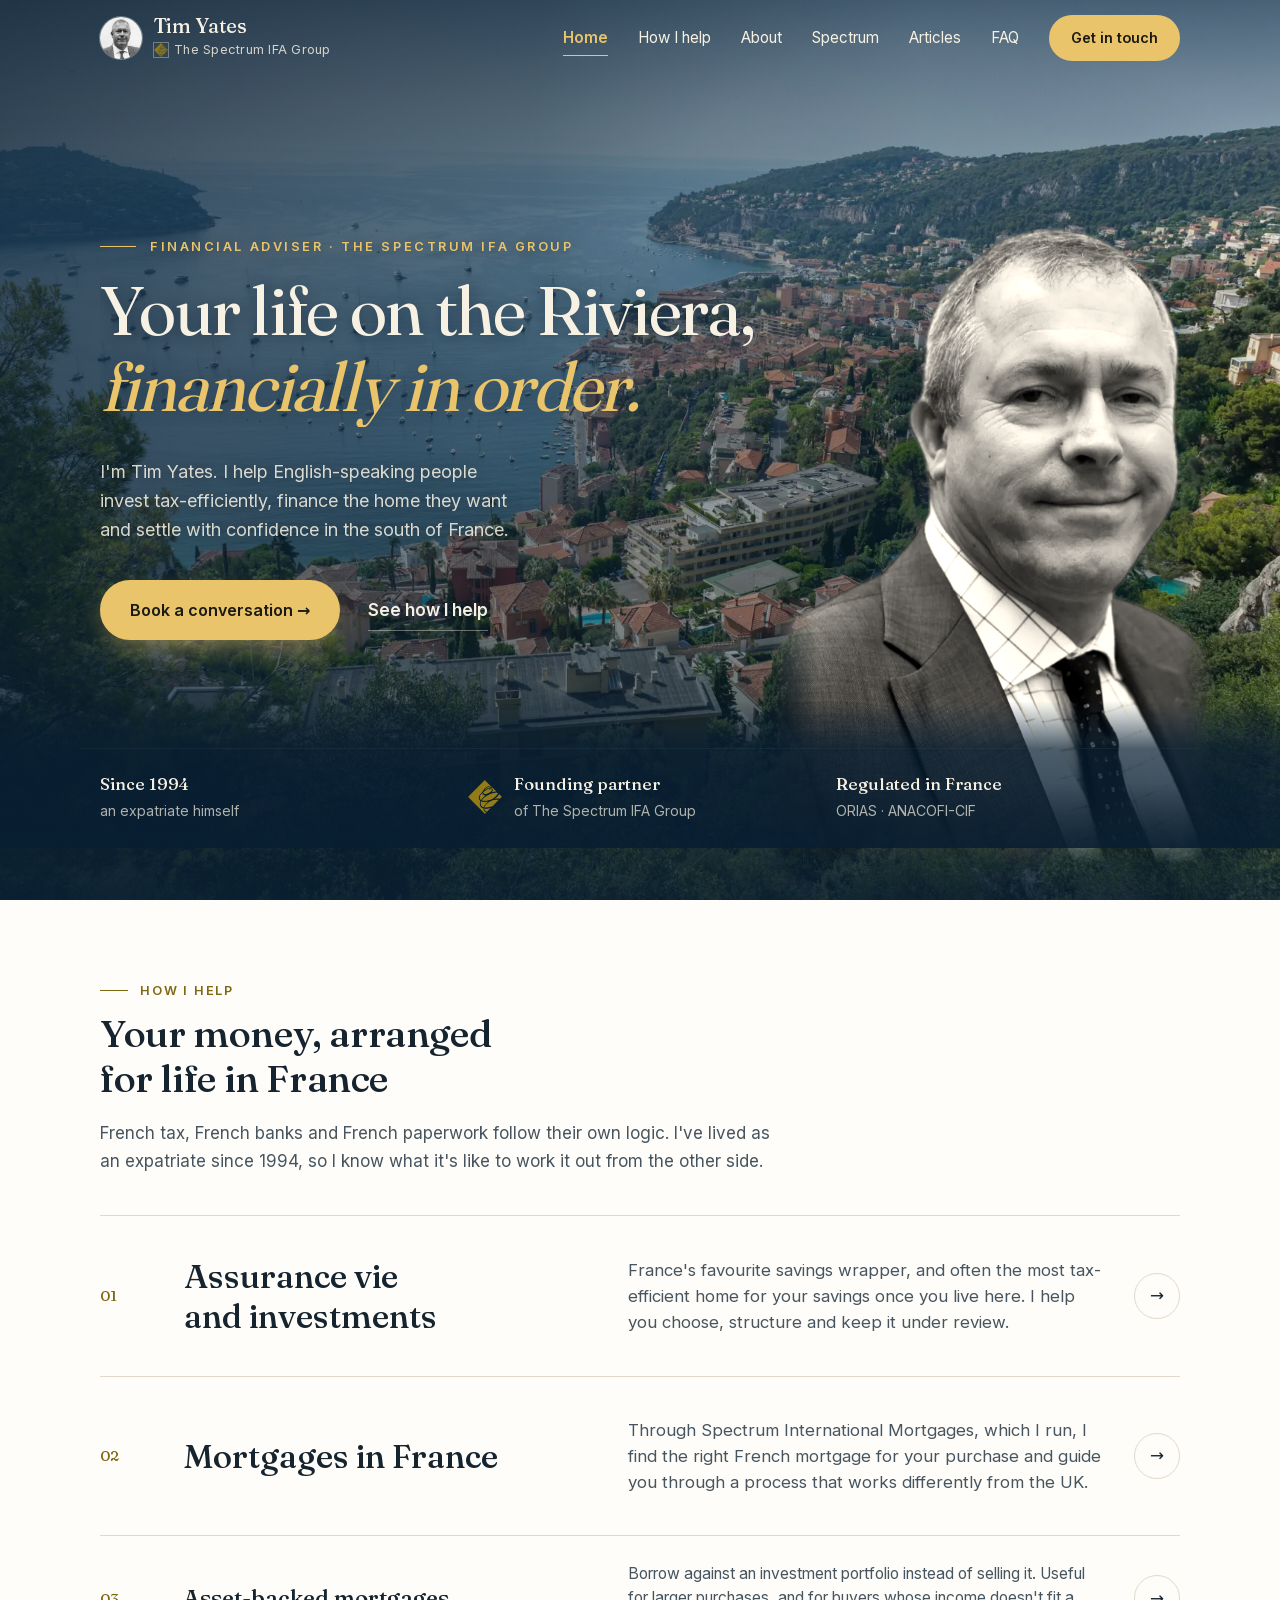
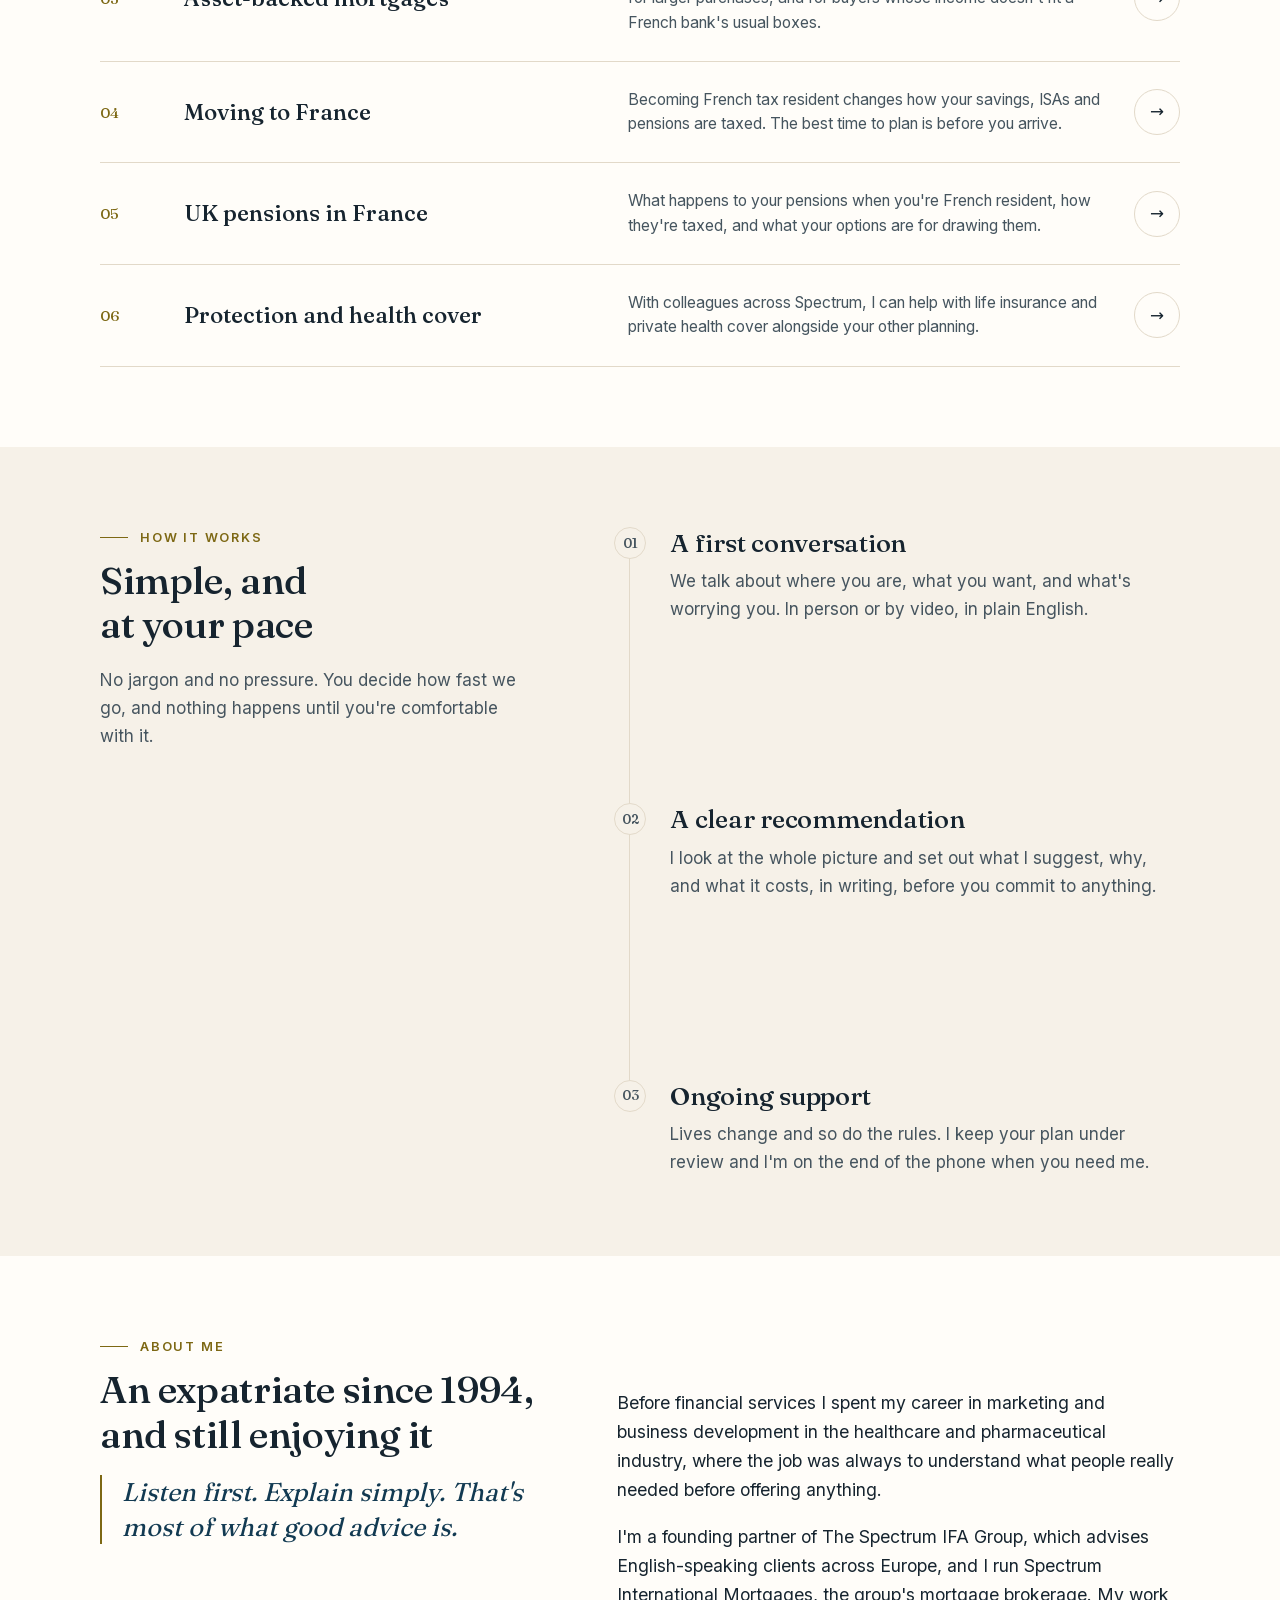
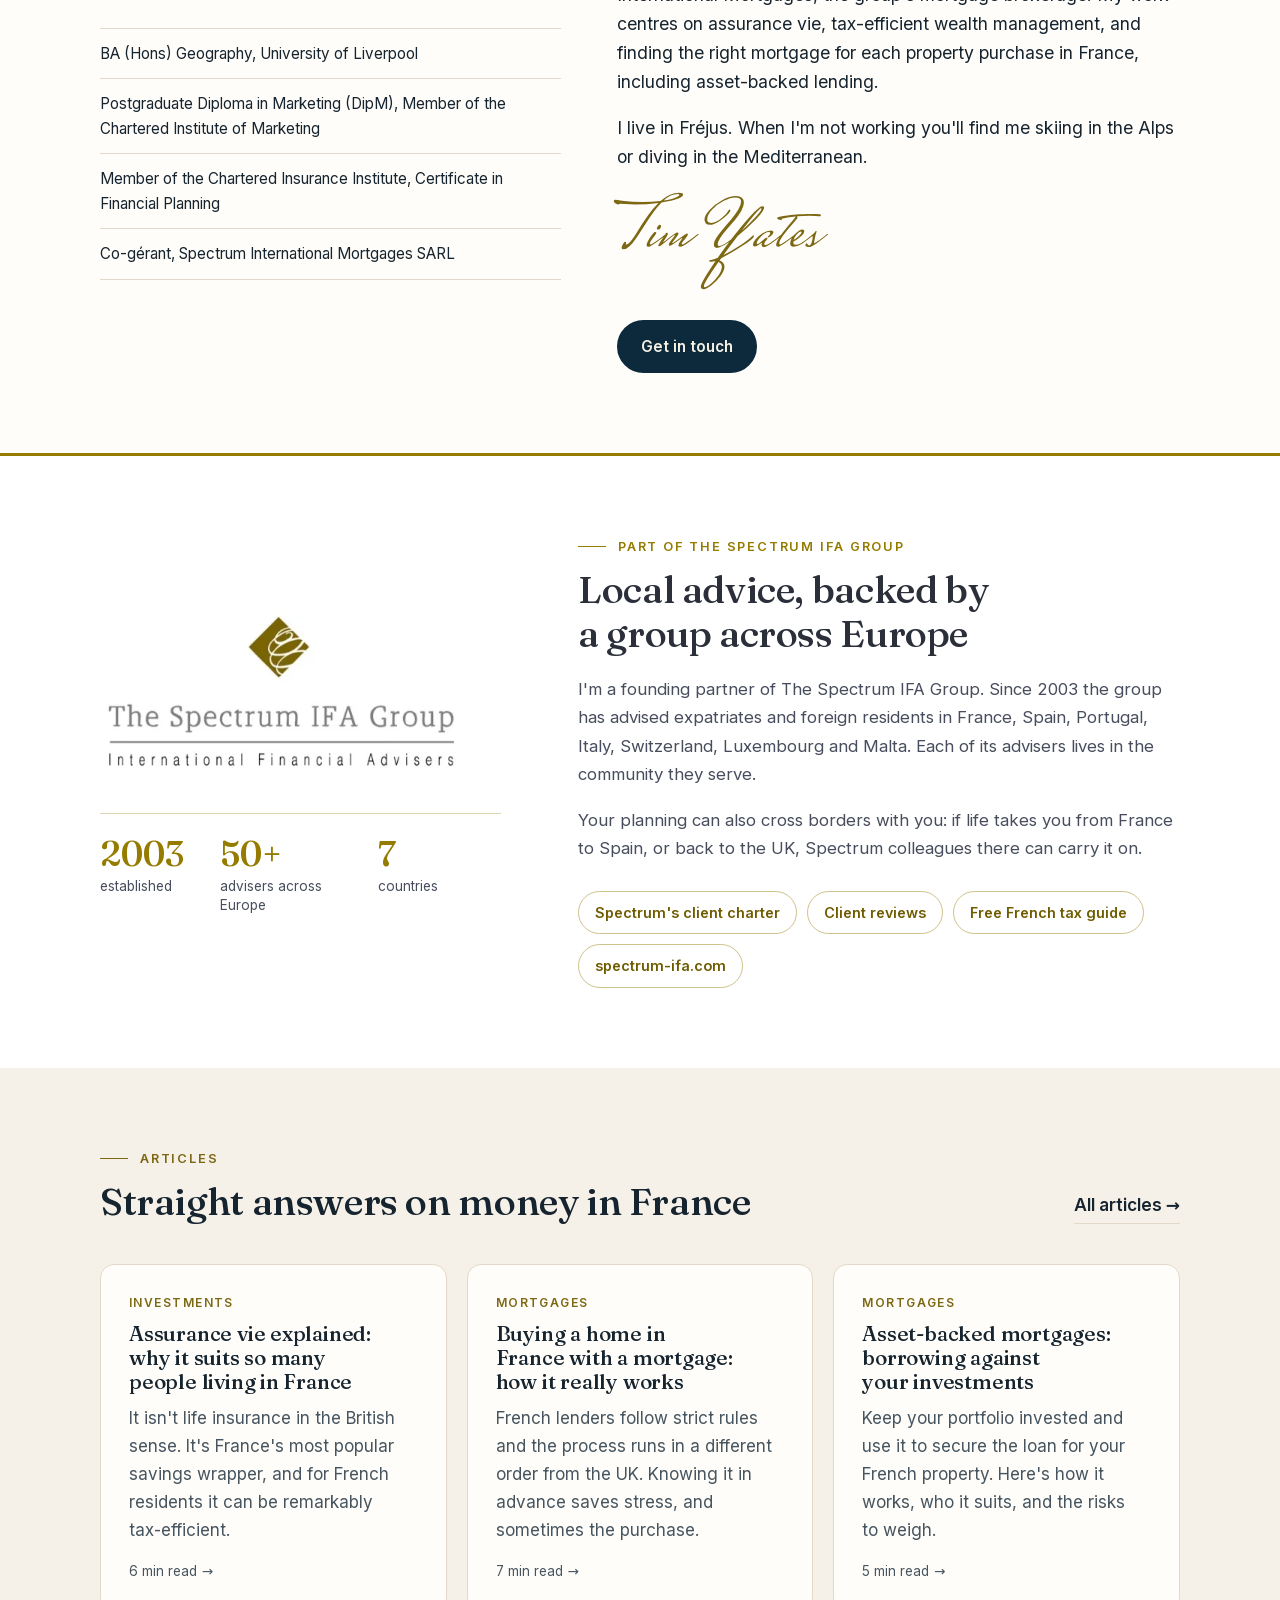
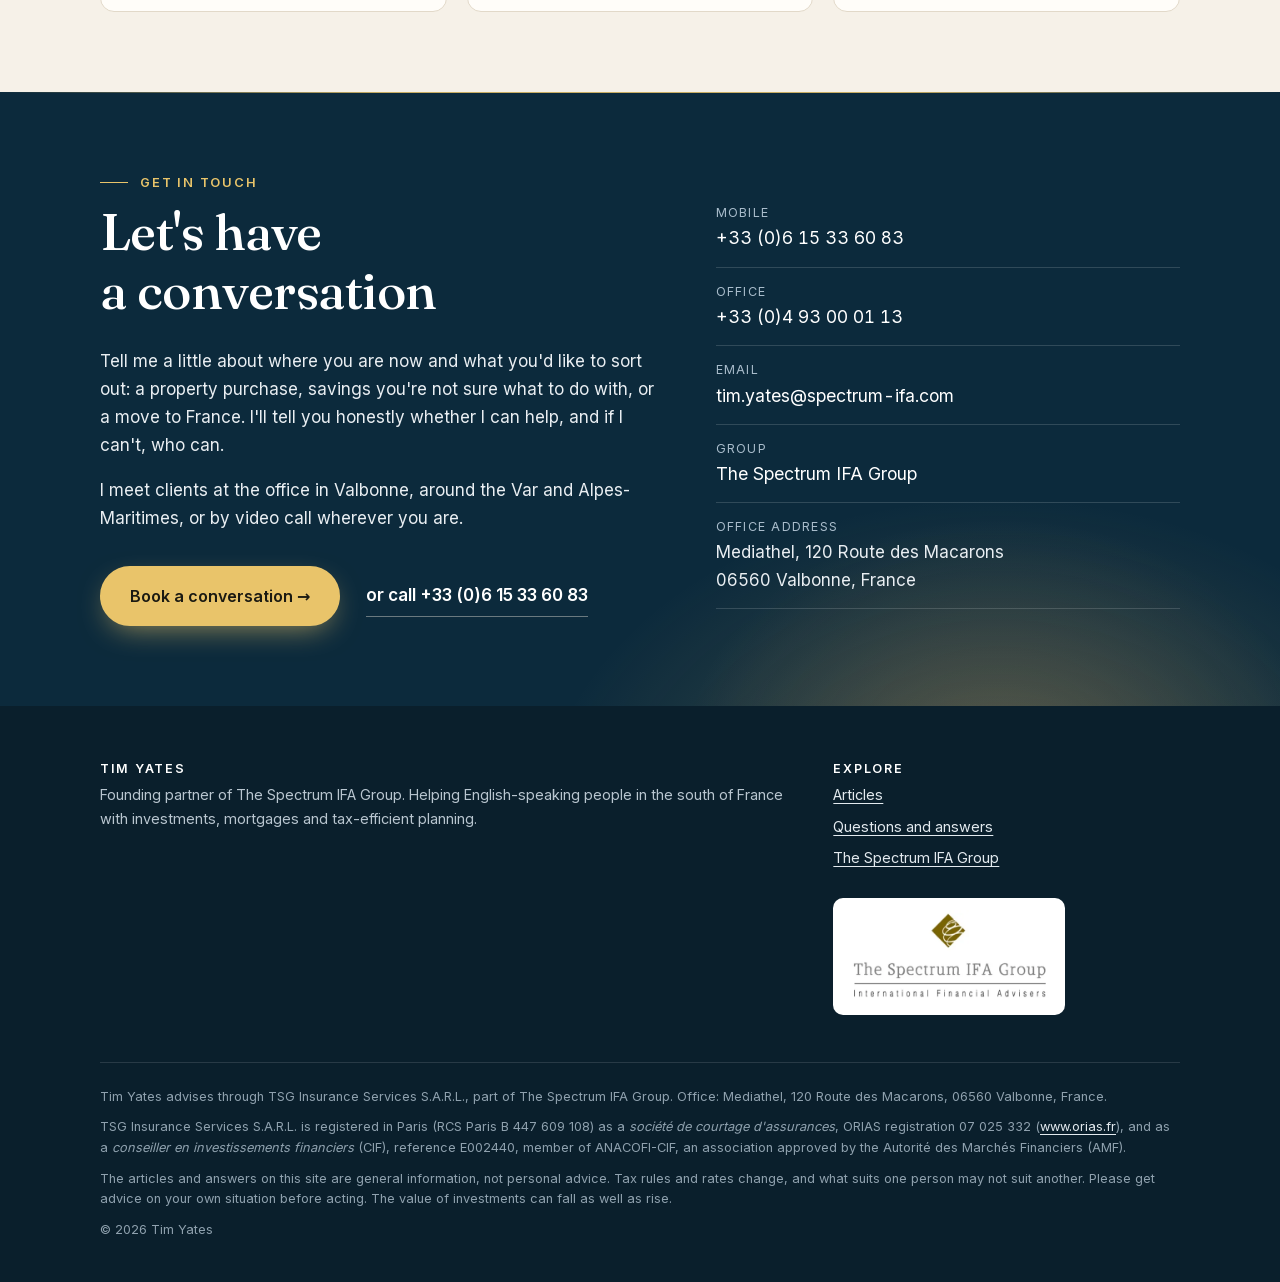
==== index.html @ 0fe9f433 "Gold sweep on desktop only; phones keep plain gold PageSpeed's phone test counted the repainting swe" ====
<!doctype html>
<html lang="en-GB">
<head>
<meta charset="utf-8">
<meta name="viewport" content="width=device-width, initial-scale=1">
<title>Tim Yates | Financial adviser on the Côte d&#x27;Azur</title>
<meta name="description" content="Tim Yates helps English-speaking people in the south of France with assurance vie, tax-efficient investments, French mortgages and planning a move to France.">
<link rel="canonical" href="https://timyates.vercel.app/">
<meta property="og:type" content="website">
<meta property="og:title" content="Tim Yates | Financial adviser on the Côte d&#x27;Azur">
<meta property="og:description" content="Tim Yates helps English-speaking people in the south of France with assurance vie, tax-efficient investments, French mortgages and planning a move to France.">
<meta property="og:url" content="https://timyates.vercel.app/">
<meta property="og:image" content="https://timyates.vercel.app/assets/tim-yates.jpg">
<meta name="theme-color" content="#0c2a3c">
<link rel="icon" href="/assets/favicon.svg?v=3cebce56" type="image/svg+xml">
<link rel="apple-touch-icon" href="/assets/apple-touch-icon.jpg?v=2c7b6490">
<script>document.documentElement.classList.add("js")</script>
<link rel="preload" as="font" href="/assets/fonts/fraunces-latin.woff2?v=175f6e93" type="font/woff2" crossorigin>
<link rel="preload" as="font" href="/assets/fonts/inter-latin.woff2?v=1dc044f4" type="font/woff2" crossorigin>
<link rel="stylesheet" href="/assets/styles.css?v=6f65f240">
<link rel="preload" as="image" href="/assets/tim-cutout.webp?v=4c73bbf4" imagesrcset="/assets/tim-cutout-sm.webp?v=6df15df6 600w, /assets/tim-cutout.webp?v=4c73bbf4 1040w" imagesizes="(min-width: 901px) 520px, 300px" type="image/webp">
<link rel="preload" as="image" href="/assets/riviera.webp?v=29c4f369" type="image/webp" media="(min-width: 901px)">
<link rel="preload" as="image" href="/assets/riviera-sm.webp?v=03535b58" type="image/webp" media="(max-width: 900px)">
<script type="application/ld+json">{"@context": "https://schema.org", "@type": "Person", "name": "Tim Yates", "jobTitle": "Financial adviser", "worksFor": {"@type": "Organization", "name": "The Spectrum IFA Group", "url": "https://spectrum-ifa.com/"}, "email": "tim.yates@spectrum-ifa.com", "telephone": "+33615336083", "address": {"@type": "PostalAddress", "streetAddress": "Mediathel, 120 Route des Macarons", "postalCode": "06560", "addressLocality": "Valbonne", "addressCountry": "FR"}, "alumniOf": "University of Liverpool"}</script>
</head>
<body class="dark-top">
<a class="skip" href="#main">Skip to content</a>
<header class="site-header">
  <div class="wrap">
    <a class="brand" href="/" aria-label="Tim Yates, The Spectrum IFA Group, home">
      <img src="/assets/tim-avatar.jpg?v=43119e0e" alt="" width="40" height="40">
      <div><strong>Tim Yates</strong><span class="brand-group"><img src="/assets/spectrum-mark.webp?v=8ff3d7af" alt="" width="14" height="14">The Spectrum IFA Group</span></div>
    </a>
    <button class="menu-toggle" aria-expanded="false" aria-controls="nav" aria-label="Open menu"><span class="burger" aria-hidden="true"><span></span></span></button>
    <nav class="nav" id="nav" aria-label="Main">
      <a href="/" aria-current="page" style="--i:0">Home</a> <a href="/#services" style="--i:1">How I help</a> <a href="/#about" style="--i:2">About</a> <a href="/#spectrum" style="--i:3">Spectrum</a> <a href="/blog/" style="--i:4">Articles</a> <a href="/faq/" style="--i:5">FAQ</a> <a class="btn" href="/#contact" style="--i:6">Get in touch</a>
    </nav>
  </div>
</header>
<main id="main">
<section class="hero" aria-labelledby="hero-title">
  <div class="scene" aria-hidden="true">
    <div class="sky"></div>
    <div class="sun"><span></span></div>
    <svg class="ridge far" viewBox="0 0 1440 140" preserveAspectRatio="none"><path d="M0 140V96l70-10 60-22 50 12 70-30 60 18 80-26 70 22 90-6 90 18 100-14 90-24 70 14 80-20 90 26 110 10 160 18v54z"/></svg>
    <svg class="ridge near" viewBox="0 0 1440 140" preserveAspectRatio="none"><path d="M0 140V82l48-6 42-30 34 16 46-40 40 28 52-34 44 30 60-12 58 30 72-6 66 22 90 8 120 16 160 4 200 6 308-2v54z"/></svg>
    <div class="sea"><div class="glitter"></div></div>
    <div class="horizon"></div>
    <div class="grain"></div>
  </div>
  <div class="wrap hero-grid">
    <div class="hero-copy">
      <p class="hero-eyebrow">Financial adviser · The Spectrum IFA Group</p>
      <h1 id="hero-title"><span class="line"><span>Your life on the Riviera,</span></span> <span class="line"><span><em>financially in order.</em></span></span></h1>
      <p class="hero-lead">I'm Tim Yates. I help English-speaking people invest tax-efficiently, finance the home they want and settle with confidence in the south of France.</p>
      <div class="hero-cta">
        <a class="btn btn-sun" href="#contact">Book a conversation <span aria-hidden="true">→</span></a>
        <a class="hero-link" href="#services">See how I help</a>
      </div>
    </div>
    <figure class="portrait">
      <div class="portrait-glow" aria-hidden="true"></div>
      <img class="portrait-img" src="/assets/tim-cutout.webp?v=4c73bbf4" srcset="/assets/tim-cutout-sm.webp?v=6df15df6 600w, /assets/tim-cutout.webp?v=4c73bbf4 1040w" sizes="(min-width: 901px) 520px, 300px" alt="Portrait of Tim Yates" width="1040" height="1560" fetchpriority="high">
    </figure>
  </div>
  <ul class="hero-proof wrap">
    <li><strong>Since 1994</strong> an expatriate himself</li>
    <li class="proof-spectrum"><img src="/assets/spectrum-mark.webp?v=8ff3d7af" alt="" width="34" height="34"><span><strong>Founding partner</strong> of The Spectrum IFA Group</span></li>
    <li><strong>Regulated in France</strong> ORIAS · ANACOFI-CIF</li>
  </ul>
</section>
<section id="services">
  <div class="wrap">
    <div class="section-head" data-reveal="head">
      <p class="eyebrow">How I help</p>
      <h2>Your money, arranged for life in France</h2>
      <p class="muted">French tax, French banks and French paperwork follow their own logic. I've lived as an expatriate since 1994, so I know what it's like to work it out from the other side.</p>
    </div>
    <ol class="svc" data-reveal="stagger">
<li class="svc-item svc-lead"><a href="/blog/assurance-vie-explained/"><span class="svc-num">01</span><span class="svc-title">Assurance vie and investments</span><span class="svc-desc">France&#x27;s favourite savings wrapper, and often the most tax-efficient home for your savings once you live here. I help you choose, structure and keep it under review.</span><span class="svc-arrow" aria-hidden="true">→</span></a></li>
<li class="svc-item svc-lead"><a href="/blog/buying-a-home-in-france-with-a-mortgage/"><span class="svc-num">02</span><span class="svc-title">Mortgages in France</span><span class="svc-desc">Through Spectrum International Mortgages, which I run, I find the right French mortgage for your purchase and guide you through a process that works differently from the UK.</span><span class="svc-arrow" aria-hidden="true">→</span></a></li>
<li class="svc-item"><a href="/blog/asset-backed-mortgages/"><span class="svc-num">03</span><span class="svc-title">Asset-backed mortgages</span><span class="svc-desc">Borrow against an investment portfolio instead of selling it. Useful for larger purchases, and for buyers whose income doesn&#x27;t fit a French bank&#x27;s usual boxes.</span><span class="svc-arrow" aria-hidden="true">→</span></a></li>
<li class="svc-item"><a href="/blog/moving-to-france-money-checklist/"><span class="svc-num">04</span><span class="svc-title">Moving to France</span><span class="svc-desc">Becoming French tax resident changes how your savings, ISAs and pensions are taxed. The best time to plan is before you arrive.</span><span class="svc-arrow" aria-hidden="true">→</span></a></li>
<li class="svc-item"><a href="/faq/#pensions"><span class="svc-num">05</span><span class="svc-title">UK pensions in France</span><span class="svc-desc">What happens to your pensions when you&#x27;re French resident, how they&#x27;re taxed, and what your options are for drawing them.</span><span class="svc-arrow" aria-hidden="true">→</span></a></li>
<li class="svc-item"><a href="/faq/#insurance"><span class="svc-num">06</span><span class="svc-title">Protection and health cover</span><span class="svc-desc">With colleagues across Spectrum, I can help with life insurance and private health cover alongside your other planning.</span><span class="svc-arrow" aria-hidden="true">→</span></a></li>
    </ol>
  </div>
</section>
<section class="alt process">
  <div class="wrap process-grid">
    <div class="process-head" data-reveal="head">
      <p class="eyebrow">How it works</p>
      <h2>Simple, and at your pace</h2>
      <p class="muted">No jargon and no pressure. You decide how fast we go, and nothing happens until you're comfortable with it.</p>
    </div>
    <ol class="steps" data-steps>
      <li data-reveal="up"><h3>A first conversation</h3><p>We talk about where you are, what you want, and what's worrying you. In person or by video, in plain English.</p></li>
      <li data-reveal="up"><h3>A clear recommendation</h3><p>I look at the whole picture and set out what I suggest, why, and what it costs, in writing, before you commit to anything.</p></li>
      <li data-reveal="up"><h3>Ongoing support</h3><p>Lives change and so do the rules. I keep your plan under review and I'm on the end of the phone when you need me.</p></li>
    </ol>
  </div>
</section>
<section id="about">
  <div class="wrap about">
    <div data-reveal="head">
      <p class="eyebrow">About me</p>
      <h2>An expatriate since 1994, and still enjoying it</h2>
      <blockquote class="pull">Listen first. Explain simply. That's most of what good advice is.</blockquote>
    </div>
    <div class="about-creds" data-reveal="up">
      <ul class="creds">
        <li>BA (Hons) Geography, University of Liverpool</li>
        <li>Postgraduate Diploma in Marketing (DipM), Member of the Chartered Institute of Marketing</li>
        <li>Member of the Chartered Insurance Institute, Certificate in Financial Planning</li>
        <li>Co-gérant, Spectrum International Mortgages SARL</li>
      </ul>
    </div>
    <div class="about-text" data-reveal="up" style="--d:160ms">
      <p>Before financial services I spent my career in marketing and business development in the healthcare and pharmaceutical industry, where the job was always to understand what people really needed before offering anything.</p>
      <p>I'm a founding partner of The Spectrum IFA Group, which advises English-speaking clients across Europe, and I run Spectrum International Mortgages, the group's mortgage brokerage. My work centres on assurance vie, tax-efficient wealth management, and finding the right mortgage for each property purchase in France, including asset-backed lending.</p>
      <p>I live in Fréjus. When I'm not working you'll find me skiing in the Alps or diving in the Mediterranean.</p>
      <svg class="signature" role="img" aria-label="Tim Yates" focusable="false" viewBox="0 0 315 146"><path fill="currentColor" d="M34.9 20.7L34.9 20.7L12.7 19.6Q12.5 19.6 11.8 20.2Q11.1 20.8 10.6 20.8Q10.1 20.8 9.9 20.7L9.9 20.7Q4.0 18.6 4.0 15.6L4.0 15.6Q4.0 14.1 5.7 14.1L5.7 14.1Q6.7 14.1 18.7 15.7Q30.6 17.2 44.4 17.2Q58.2 17.2 70.9 15.7L70.9 15.7Q84.4 4 97.7 4L97.7 4Q103.2 4 103.2 6.6L103.2 6.6Q103.2 13.4 72.4 17.9L72.4 17.9Q62.2 28.1 47.7 51.2L47.7 51.2Q42.3 59.7 37 67.6L37 67.6Q25.3 85.0 17.9 85.0L17.9 85.0Q15.2 85.0 15.2 82.7Q15.2 80.3 17.2 77.2L17.2 77.2Q19.1 74.2 20.2 74.2L20.2 74.2Q20.3 74.2 20.3 74.2L20.3 74.2Q21.6 74.2 21.6 75.7L21.6 75.7L21.2 77.6Q21.2 78.1 21.6 78.1L21.6 78.1Q26.9 78.1 39.6 56.5L39.6 56.5Q44.7 47.8 52.6 36.7Q60.5 25.6 67.9 18.5L67.9 18.5Q50.6 20.7 34.9 20.7ZM95.3 5.9L95.3 5.9Q85.7 5.9 75.4 15.1L75.4 15.1Q82.8 14 88.2 12.4Q93.5 10.8 95.7 9.4Q97.9 8 97.9 7.0Q97.9 5.9 95.3 5.9ZM69.8 49.9Q70.7 49.9 71.3 50.5Q71.8 51.1 71.8 52.2Q71.8 53.3 70.3 55.0Q68.8 56.7 67.7 56.7Q66.6 56.7 66.1 56.1Q65.6 55.4 65.6 54.6Q65.6 53.7 67.2 51.8Q68.8 49.9 69.8 49.9ZM75.8 65.2L78 63.4Q78.8 62.9 79.3 62.9Q79.7 62.9 79.7 63.5L79.7 63.5L79.7 63.8Q80.1 63.8 74.4 68.2Q68.6 72.6 62.1 77.0Q55.5 81.4 53.8 81.4L53.8 81.4Q50.9 81.4 50.9 79.0L50.9 79.0Q50.9 76.1 55.9 68.1Q60.9 60.0 63.2 60.0L63.2 60.0Q64.9 60.0 64.9 61.3Q64.9 62.6 60.3 68.4Q55.7 74.2 55.7 76.7L55.7 76.7Q55.7 78.1 56.8 78.1Q57.8 78.1 62.0 75.3L62.0 75.3Q69.5 70.3 75.8 65.2L75.8 65.2ZM78.3 62.7L78.3 62.7L78.1 61.6Q78.1 61.1 80.2 61.1L80.2 61.1Q81.4 61.1 81.4 62.6Q81.4 64.1 78.0 69.3Q74.5 74.4 74.5 74.6Q74.5 74.8 74.9 74.8Q75.3 74.8 84.2 67.8Q93.0 60.8 94.8 60.8Q96.6 60.8 96.6 62.1Q96.6 63.3 95.6 64.9Q94.6 66.4 91.4 70.5Q88.2 74.5 88.0 74.8Q87.8 75.1 87.8 75.5Q87.8 75.9 88.5 75.9Q89.1 75.9 98.3 69.1Q107.5 62.3 108.8 62.3Q110.1 62.3 110.1 63.4L110.1 63.4Q110.1 65.4 105.7 70.4Q101.3 75.4 101.3 76.8Q101.3 78.1 102.4 78.1Q103.4 78.1 107.6 75.3L107.6 75.3Q115.1 70.3 121.4 65.2L121.4 65.2L123.6 63.4Q124.4 62.9 125.0 62.9Q125.5 62.9 125.5 63.5L125.5 63.5L125.5 63.8Q104.4 81.4 99.4 81.4L99.4 81.4Q96.5 81.4 96.5 79.0L96.5 79.0Q96.5 77.0 99.4 73.1Q102.3 69.2 102.3 68.9Q102.3 68.5 102.1 68.5Q101.8 68.5 93.9 74.2Q85.9 79.9 84.4 79.9L84.4 79.9Q83.7 79.9 83.2 79.4Q82.7 78.8 82.7 78.2L82.7 78.2Q82.7 76.4 87.0 70.9L87.0 70.9Q91.3 65.5 91.3 65L91.3 65Q91.3 64.5 90.7 64.5L90.7 64.5Q90.0 64.5 76.5 75.5L76.5 75.5L71.5 79.5Q70.2 80.6 69.6 80.6Q68.9 80.6 68.3 80.3Q67.7 79.9 67.7 79.2Q67.7 78.5 69.5 75.8Q71.2 73.1 74.0 69.2L74.0 69.2Q78.3 63.4 78.3 62.7ZM203.8 64.9L203.8 64.9Q204.7 64.9 204.7 66.1L204.7 66.1Q204.7 69.2 187.1 80.7Q169.5 92.1 157.9 97.6L157.9 97.6L155.5 100.9Q162.5 103.6 162.5 109.7Q162.5 115.7 156.5 123.6Q150.5 131.5 143.5 136.8Q136.5 142 132.6 142Q128.6 142 128.6 138.3L128.6 138.3Q128.6 132.4 149.5 102.0L149.5 102.0Q149.2 101.9 148.5 101.9L148.5 101.9Q142.4 102.8 142.2 102.8L142.2 102.8Q140.5 102.8 140.5 101.8Q140.5 100.7 143.2 100.4L143.2 100.4Q146.8 99.6 152.9 97.0L152.9 97.0Q159.1 88.1 169.2 74.6L169.2 74.6Q156.7 82.9 151.5 82.9L151.5 82.9Q149.4 82.9 148.4 81.8Q147.3 80.6 147.3 77.3Q147.3 73.9 151.3 67.8Q155.3 61.6 161.1 55.0Q166.8 48.3 172.6 41.5Q178.3 34.6 182.3 27.9Q186.3 21.1 186.3 16.5L186.3 16.5Q186.3 10.6 177.9 10.6L177.9 10.6Q171 10.6 161.6 15.4Q152.1 20.2 144.9 27.9Q137.7 35.5 137.7 42.4L137.7 42.4Q137.7 47.1 143.2 47.1L143.2 47.1Q147.2 47.1 151.6 44.9Q156 42.6 159.3 39.5L159.3 39.5Q166.2 33.1 168 29.6L168 29.6Q168.9 28.0 170.0 28.0Q171 28.0 171 28.9L171 28.9Q171 30.9 166.2 35.9Q161.4 40.8 154.1 45.3Q146.8 49.8 142 49.8Q137.2 49.8 135.5 47.5Q133.8 45.2 133.8 42.0L133.8 42.0Q133.8 36.4 141.1 28.5Q148.3 20.5 159.2 14.5Q170 8.5 179 8.5L179 8.5Q190.3 8.5 190.3 18.4L190.3 18.4Q190.3 23.3 186.5 30.0Q182.6 36.7 177.1 43.2Q171.5 49.7 165.9 56.1L165.9 56.1Q152.7 71.2 152.7 78.0L152.7 78.0Q152.7 80.2 155.5 80.2L155.5 80.2Q159.9 80.2 171.9 71.0L171.9 71.0Q187.6 50.4 200.1 36.8Q212.5 23.1 216.5 23.1L216.5 23.1Q219.3 23.1 219.3 25.2L219.3 25.2Q219.3 29.8 207.7 42.0Q196.1 54.1 181.4 65.7L181.4 65.7Q170.2 80.3 161.1 93.1L161.1 93.1Q172.8 87.2 184.7 79.4Q196.5 71.6 202.4 65.7L202.4 65.7Q203.2 64.9 203.8 64.9ZM143.0 134.3Q148.8 129.4 153.8 122.3Q158.7 115.2 158.7 110.2Q158.7 105.2 153.9 103.2L153.9 103.2Q133 133.1 133 137.4L133 137.4Q133 139.1 134.3 139.1L134.3 139.1Q137.1 139.1 143.0 134.3ZM214.7 26.1L214.7 26.1Q212 26.1 187.2 58.2L187.2 58.2Q198.5 48.0 207 38.7Q215.5 29.3 215.5 26.8L215.5 26.8Q215.5 26.1 214.7 26.1ZM224.7 68.1L224.7 68.1Q224.1 68.1 224.1 67.7Q224.1 67.2 224.8 66.6L224.8 66.6Q228.1 63.9 228.1 61.7L228.1 61.7Q228.1 60.3 225.6 60.1L225.6 60.1Q221.1 60.2 214.9 66.6Q208.6 73.0 208.6 76.2L208.6 76.2Q208.6 77.3 209.9 77.3Q211.1 77.3 213.2 75.6L213.2 75.6Q215.1 74.4 220.3 69.6L220.3 69.6Q221.5 68.4 222.6 68.4L222.6 68.4Q224.0 68.4 224.0 69.7L224.0 69.7Q224.0 70.2 223.7 70.5Q223.4 70.8 222.6 71.8Q221.8 72.7 221.2 73.5L221.2 73.5Q219.4 76.1 219.4 76.9L219.4 76.9Q219.4 78.9 221.0 78.9L221.0 78.9Q223.1 78.9 228.9 75.1Q234.7 71.2 239.5 67.3L239.5 67.3L244.3 63.5Q245.0 63.0 245.6 63.0Q246.2 63.0 246.2 63.7L246.2 63.7L246.2 63.9Q238.5 70.4 230.0 76.1Q221.4 81.8 218.7 81.8L218.7 81.8Q215.5 81.8 215.5 78.4L215.5 78.4Q215.5 77.6 215.8 76.9Q216.1 76.2 216.1 75.9Q216.1 75.6 215.9 75.5L215.9 75.5Q215.6 75.5 212.1 78.2Q208.5 80.9 205.9 80.9Q203.2 80.9 203.2 78.1Q203.2 75.3 207.0 70.6Q210.7 65.8 217.0 61.9Q223.3 58.0 229.3 58.0L229.3 58.0Q230.7 58.0 231.7 58.7Q232.6 59.4 232.6 60.9Q232.6 62.3 229.7 65.2Q226.8 68.1 224.7 68.1ZM298.3 37.7L298.3 37.7L284 37.0Q275.2 37.0 266.5 37.7L266.5 37.7L267 39.7Q267 40.8 260.5 48.1Q254.0 55.3 247.5 63.9Q241.0 72.4 241.0 76.5L241.0 76.5Q241.0 78.1 242.2 78.1Q243.3 78.1 247.4 75.3L247.4 75.3Q255.0 70.3 261.3 65.2L261.3 65.2L263.5 63.4Q264.2 62.9 264.7 62.9Q265.2 62.9 265.2 63.5L265.2 63.5L265.2 63.8Q265.6 63.8 259.9 68.2Q254.1 72.6 247.6 77.0Q241.0 81.4 239.3 81.4L239.3 81.4Q236.4 81.4 236.4 78.8L236.4 78.8Q236.4 75.0 240.7 68.3Q244.9 61.6 250.0 55.7Q255.0 49.7 259.6 44.4Q264.1 39.1 264.5 37.9L264.5 37.9Q253.5 38.9 247.6 40.3L247.6 40.3L245.6 40.7Q244.8 40.8 244.8 42.2L244.8 42.2Q244.8 42.8 243.4 42.8Q242.0 42.8 240.0 42.2Q237.9 41.5 237.9 40.3Q237.9 39.1 239.9 38.7L239.9 38.7Q254.7 36.1 260.9 35.6Q267.1 35.0 269.2 34.9Q271.2 34.7 275.6 34.6Q279.9 34.5 281.4 34.5L281.4 34.5Q285.9 34.3 292.0 34.3Q298 34.3 299.3 34.8Q300.6 35.3 300.6 36.7L300.6 36.7Q300.6 37.7 298.3 37.7ZM286.5 65.6L289 63.5Q289.7 63.0 290.3 63.0Q290.9 63.0 290.9 63.7L290.9 63.7L290.9 63.9Q280.5 72.5 273.6 76.8Q266.7 81.1 261.1 81.1L261.1 81.1Q256.6 81.1 256.6 76.7L256.6 76.7Q256.6 70.2 263.2 63.4Q269.8 56.5 274.3 56.5L274.3 56.5Q276.8 56.5 276.8 59.3L276.8 59.3Q276.3 64.8 261 74.1L261 74.1L261 75.1Q261 78.4 264.5 78.4Q267.9 78.4 271.9 76.1L271.9 76.1Q279.7 71.5 286.5 65.6L286.5 65.6ZM271.7 59.6L271.7 59.6Q269.5 59.6 266.1 63.3Q262.6 67 261.4 71.7L261.4 71.7Q266.2 68.8 269.5 65.6Q272.8 62.3 272.8 61.0Q272.8 59.6 271.7 59.6ZM306.1 65.7L308.9 63.5Q309.7 63.0 310.3 63.0Q310.8 63.0 310.8 63.7L310.8 63.7L310.8 63.9Q303.1 70.4 294.6 76.1Q286.0 81.8 283.7 81.8Q281.4 81.8 279.9 81.0Q278.3 80.1 278.3 79.0Q278.3 77.9 278.9 77.2Q279.5 76.4 280.0 76.4Q280.5 76.4 281.7 78.0Q282.8 79.5 283.9 79.5L283.9 79.5Q286.2 79.5 287.5 74.6Q288.8 69.7 288.8 67.9Q288.8 66 288.6 66Q288.3 66 288.1 66.2L288.1 66.2L285.2 68.5L284.8 67Q291.1 62.0 292.1 60.3L292.1 60.3Q292.7 58.7 293.8 58.7L293.8 58.7Q294.5 58.7 294.5 59.2Q294.5 59.7 293.8 61.4Q293.1 63.0 292.0 68.8Q290.8 74.6 290.8 75.5Q290.8 76.4 291.3 76.4L291.3 76.4Q298.3 72.1 306.1 65.7L306.1 65.7Z"/></svg>
      <div class="btn-row"><a class="btn" href="#contact">Get in touch</a></div>
    </div>
  </div>
</section>
<section class="spectrum" id="spectrum" aria-labelledby="spectrum-title">
  <div class="wrap spectrum-grid">
    <div class="spectrum-brand" data-reveal="up">
      <a href="https://spectrum-ifa.com/" rel="noopener"><img src="/assets/spectrum-logo.webp?v=0b9b7338" alt="The Spectrum IFA Group, International Financial Advisers" width="480" height="223" loading="lazy"></a>
      <ul class="spectrum-facts">
        <li><strong>2003</strong>established</li>
        <li><strong data-count="50" data-suffix="+">50+</strong>advisers across Europe</li>
        <li><strong data-count="7">7</strong>countries</li>
      </ul>
    </div>
    <div class="spectrum-copy" data-reveal="head">
      <p class="eyebrow">Part of The Spectrum IFA Group</p>
      <h2 id="spectrum-title">Local advice, backed by a group across Europe</h2>
      <p>I'm a founding partner of The Spectrum IFA Group. Since 2003 the group has advised expatriates and foreign residents in France, Spain, Portugal, Italy, Switzerland, Luxembourg and Malta. Each of its advisers lives in the community they serve.</p>
      <p>Your planning can also cross borders with you: if life takes you from France to Spain, or back to the UK, Spectrum colleagues there can carry it on.</p>
      <ul class="spectrum-links">
        <li><a href="https://spectrum-ifa.com/spectrum-ifa-client-charter/" rel="noopener">Spectrum's client charter</a></li>
        <li><a href="https://spectrum-ifa.com/the-spectrum-ifa-group-reviews/" rel="noopener">Client reviews</a></li>
        <li><a href="https://spectrum-ifa.com/french-tax-guide-2020/" rel="noopener">Free French tax guide</a></li>
        <li><a href="https://spectrum-ifa.com/" rel="noopener">spectrum-ifa.com</a></li>
      </ul>
    </div>
  </div>
</section>
<section class="alt">
  <div class="wrap">
    <div class="section-head split" data-reveal="head">
      <p class="eyebrow">Articles</p>
      <h2>Straight answers on money in France</h2>
      <a class="link-arrow" href="/blog/">All articles <span aria-hidden="true">→</span></a>
    </div>
    <div class="post-list rail" data-reveal="stagger">
<a class="post-card" href="/blog/assurance-vie-explained/">
  <span class="tag">Investments</span>
  <h3 style="view-transition-name:post-assurance-vie-explained">Assurance vie explained: why it suits so many people living in France</h3>
  <p>It isn&#x27;t life insurance in the British sense. It&#x27;s France&#x27;s most popular savings wrapper, and for French residents it can be remarkably tax-efficient.</p>
  <span class="meta">6 min read</span>
</a>
<a class="post-card" href="/blog/buying-a-home-in-france-with-a-mortgage/">
  <span class="tag">Mortgages</span>
  <h3 style="view-transition-name:post-buying-a-home-in-france-with-a-mortgage">Buying a home in France with a mortgage: how it really works</h3>
  <p>French lenders follow strict rules and the process runs in a different order from the UK. Knowing it in advance saves stress, and sometimes the purchase.</p>
  <span class="meta">7 min read</span>
</a>
<a class="post-card" href="/blog/asset-backed-mortgages/">
  <span class="tag">Mortgages</span>
  <h3 style="view-transition-name:post-asset-backed-mortgages">Asset-backed mortgages: borrowing against your investments</h3>
  <p>Keep your portfolio invested and use it to secure the loan for your French property. Here&#x27;s how it works, who it suits, and the risks to weigh.</p>
  <span class="meta">5 min read</span>
</a>
    </div>
  </div>
</section>
<section class="contact-band" id="contact" data-reveal="band">
  <div class="wrap contact-grid">
    <div data-reveal="head">
      <p class="eyebrow">Get in touch</p>
      <h2>Let's have a conversation</h2>
      <p>Tell me a little about where you are now and what you'd like to sort out: a property purchase, savings you're not sure what to do with, or a move to France. I'll tell you honestly whether I can help, and if I can't, who can.</p>
      <p>I meet clients at the office in Valbonne, around the Var and Alpes-Maritimes, or by video call wherever you are.</p>
      <div class="band-cta">
        <a class="btn btn-sun" href="mailto:tim.yates@spectrum-ifa.com?subject=A%20first%20conversation">Book a conversation <span aria-hidden="true">→</span></a>
        <a class="hero-link" href="tel:+33615336083">or call +33 (0)6 15 33 60 83</a>
      </div>
    </div>
    <ul class="contact-list" data-reveal="stagger" style="--d:200ms">
      <li><span>Mobile</span><a href="tel:+33615336083">+33 (0)6 15 33 60 83</a></li>
      <li><span>Office</span><a href="tel:+33493000113">+33 (0)4 93 00 01 13</a></li>
      <li><span>Email</span><a href="mailto:tim.yates@spectrum-ifa.com">tim.yates@spectrum-ifa.com</a></li>
      <li><span>Group</span><a href="https://spectrum-ifa.com/" rel="noopener">The Spectrum IFA Group</a></li>
      <li><span>Office address</span>Mediathel, 120 Route des Macarons<br>06560 Valbonne, France</li>
    </ul>
  </div>
</section>
</main>
<footer class="site-footer">
  <div class="wrap">
    <div class="footer-grid">
      <div>
        <h3>Tim Yates</h3>
        <p>Founding partner of The Spectrum IFA Group. Helping English-speaking people in the south of France with investments, mortgages and tax-efficient planning.</p>
      </div>
      <div>
        <h3>Explore</h3>
        <ul>
          <li><a href="/blog/">Articles</a></li>
          <li><a href="/faq/">Questions and answers</a></li>
          <li><a href="https://spectrum-ifa.com/" rel="noopener">The Spectrum IFA Group</a></li>
        </ul>
        <a class="footer-logo" href="https://spectrum-ifa.com/" rel="noopener"><img src="/assets/spectrum-logo.webp?v=0b9b7338" alt="Part of The Spectrum IFA Group, International Financial Advisers" width="480" height="223" loading="lazy"></a>
      </div>
    </div>
    <div class="legal">
      <p>Tim Yates advises through TSG Insurance Services S.A.R.L., part of The Spectrum IFA Group. Office: Mediathel, 120 Route des Macarons, 06560 Valbonne, France.</p>
      <p>TSG Insurance Services S.A.R.L. is registered in Paris (RCS Paris B 447 609 108) as a <i lang="fr">société de courtage d'assurances</i>, ORIAS registration 07 025 332 (<a href="https://www.orias.fr/" rel="noopener">www.orias.fr</a>), and as a <i lang="fr">conseiller en investissements financiers</i> (CIF), reference E002440, member of ANACOFI-CIF, an association approved by the Autorité des Marchés Financiers (AMF).</p>
      <p>The articles and answers on this site are general information, not personal advice. Tax rules and rates change, and what suits one person may not suit another. Please get advice on your own situation before acting. The value of investments can fall as well as rise.</p>
      <p>© 2026 Tim Yates</p>
    </div>
  </div>
</footer>
<script src="/assets/site.js?v=4504f9a5" defer></script>
</body>
</html>
---- assets/styles.css ----
/* Tim Yates: financial adviser site */
/* Fonts served from the site (Latin subsets from Google Fonts, SIL Open Font License; see assets/fonts/README.md) */
@font-face { font-family: "Fraunces"; font-style: normal; font-weight: 400 500; font-display: swap;
  src: url("/assets/fonts/fraunces-latin.woff2?v=175f6e93") format("woff2"); }
@font-face { font-family: "Inter"; font-style: normal; font-weight: 400 600; font-display: swap;
  src: url("/assets/fonts/inter-latin.woff2?v=1dc044f4") format("woff2"); }
:root {
  --ink: #16242f;
  --ink-soft: #46555f;
  --sea: #123a52;
  --sea-deep: #0c2a3c;
  --sand: #f6f1e8;
  --paper: #fffdf9;
  --line: #e2d9c9;
  --accent: #7d6814;
  --gold: #937b1a;
  --accent-dark: #5c4c0c;
  --radius: 14px;
  --wrap: 1120px;
  --serif: "Fraunces", Georgia, "Times New Roman", serif;
  --sans: "Inter", system-ui, -apple-system, "Segoe UI", sans-serif;
}

*, *::before, *::after { box-sizing: border-box; }
html { -webkit-text-size-adjust: 100%; scroll-behavior: smooth; }
@media (prefers-reduced-motion: reduce) { html { scroll-behavior: auto; } }
body {
  margin: 0;
  font-family: var(--sans);
  font-size: 1.0625rem;
  line-height: 1.65;
  color: var(--ink);
  background: var(--paper);
}
img { max-width: 100%; height: auto; display: block; }
a { color: var(--sea); text-underline-offset: 3px; }
a:hover { color: var(--accent-dark); }
:focus-visible { outline: 3px solid var(--accent); outline-offset: 3px; border-radius: 4px; }

h1, h2, h3 { font-family: var(--serif); font-weight: 500; line-height: 1.15; letter-spacing: -0.01em; margin: 0 0 0.5em; }
h1 { font-size: clamp(2.2rem, 5vw, 3.6rem); }
h2 { font-size: clamp(1.7rem, 3.4vw, 2.4rem); }
h3 { font-size: 1.3rem; }
p { margin: 0 0 1em; }

.wrap { width: 100%; max-width: var(--wrap); margin: 0 auto; padding: 0 20px; }
.narrow { max-width: 720px; }
.skip { position: absolute; left: -999px; top: 8px; background: var(--ink); color: #fff; padding: 8px 14px; z-index: 50; }
.skip:focus { left: 8px; }
.eyebrow { font-size: 0.8rem; font-weight: 600; letter-spacing: 0.14em; text-transform: uppercase; color: var(--accent); margin-bottom: 0.8em; }
.muted { color: var(--ink-soft); }

/* Header */
.site-header { position: sticky; top: 0; z-index: 20; background: rgba(255, 253, 249, 0.94); backdrop-filter: blur(8px); border-bottom: 1px solid var(--line); }
.site-header .wrap { display: flex; align-items: center; justify-content: space-between; gap: 16px; min-height: 68px; }
.brand { display: flex; align-items: center; gap: 12px; text-decoration: none; color: var(--ink); }
.brand img { width: 40px; height: 40px; border-radius: 50%; object-fit: cover; }
.brand strong { display: block; font-family: var(--serif); font-weight: 500; font-size: 1.2rem; line-height: 1.1; }
.brand span { display: block; font-size: 0.78rem; color: var(--ink-soft); }
.nav { display: flex; align-items: center; gap: 26px; }
.nav a { text-decoration: none; color: var(--ink); font-size: 0.95rem; }
.nav a[aria-current="page"] { color: var(--accent-dark); font-weight: 600; }
.nav .btn { color: #fff; }
.menu-toggle { display: none; background: none; border: 1px solid var(--line); border-radius: 8px; padding: 8px 12px; font: inherit; font-size: 0.9rem; color: var(--ink); cursor: pointer; }

@media (max-width: 820px) {
  .menu-toggle { display: block; }
  .nav { display: none; position: absolute; top: 100%; left: 0; right: 0; flex-direction: column; align-items: stretch; gap: 0; background: var(--paper); border-bottom: 1px solid var(--line); padding: 8px 20px 18px; }
  .nav.open { display: flex; }
  .nav a { padding: 12px 0; border-bottom: 1px solid var(--line); }
  .nav .btn { margin-top: 12px; text-align: center; border-bottom: 0; }
}

/* Buttons */
.btn { display: inline-block; background: var(--accent); color: #fff; text-decoration: none; padding: 12px 22px; border-radius: 999px; font-weight: 600; font-size: 0.95rem; border: 2px solid var(--accent); }
.btn:hover { background: var(--accent-dark); border-color: var(--accent-dark); color: #fff; }
.btn.ghost { background: transparent; color: var(--ink); border-color: var(--ink); }
.btn.ghost:hover { background: var(--ink); color: #fff; }
.btn.light { background: #fff; color: var(--sea-deep); border-color: #fff; }
.btn.light:hover { background: var(--sand); }
.btn-row { display: flex; flex-wrap: wrap; gap: 12px; margin-top: 1.6em; }

/* Sections */
section { padding: 80px 0; }
section.alt { background: var(--sand); }
.section-head { max-width: 680px; margin-bottom: 40px; }
@media (max-width: 820px) { section { padding: 56px 0; } }

.cards { display: grid; grid-template-columns: repeat(auto-fit, minmax(240px, 1fr)); gap: 20px; }
.card { background: var(--paper); border: 1px solid var(--line); border-radius: var(--radius); padding: 28px; }
.card h3 { margin-bottom: 0.4em; }
.card p { color: var(--ink-soft); margin: 0; }
.card a.more { display: inline-block; margin-top: 14px; font-weight: 600; font-size: 0.95rem; }


.about { display: grid; grid-template-columns: 0.8fr 1.2fr; gap: 56px; align-items: start; }
.about ul.creds { list-style: none; padding: 0; margin: 0; border-top: 1px solid var(--line); }
.about ul.creds li { padding: 12px 0; border-bottom: 1px solid var(--line); font-size: 0.95rem; }
@media (max-width: 820px) { .about { grid-template-columns: 1fr; gap: 28px; } }

/* Contact band */
.contact-band { background: var(--sea-deep); color: #e9eef2; }
.contact-band h2 { color: #fff; }
.contact-band a { color: #fff; }
.contact-grid { display: grid; grid-template-columns: 1.1fr 0.9fr; gap: 48px; align-items: start; }
.contact-list { list-style: none; padding: 0; margin: 0; }
.contact-list li { padding: 14px 0; border-bottom: 1px solid rgba(255,255,255,0.15); }
.contact-list span { display: block; font-size: 0.78rem; letter-spacing: 0.1em; text-transform: uppercase; color: #a9bccb; }
.contact-list a { font-size: 1.1rem; text-decoration: none; }
.contact-list a:hover { text-decoration: underline; color: #fff; }
@media (max-width: 820px) { .contact-grid { grid-template-columns: 1fr; gap: 24px; } }

/* Blog list */
.post-list { display: grid; grid-template-columns: repeat(auto-fit, minmax(300px, 1fr)); gap: 20px; }
.post-card { display: flex; flex-direction: column; background: var(--paper); border: 1px solid var(--line); border-radius: var(--radius); padding: 28px; text-decoration: none; color: var(--ink); }
.post-card .tag { font-size: 0.75rem; font-weight: 600; letter-spacing: 0.12em; text-transform: uppercase; color: var(--accent); }
.post-card h3 { margin: 10px 0; }
.post-card p { color: var(--ink-soft); margin: 0 0 16px; }
.post-card .meta { margin-top: auto; font-size: 0.85rem; color: var(--ink-soft); }

/* Page header */
.page-head { background: var(--sand); padding: 64px 0 48px; }
.page-head p { font-size: 1.15rem; color: var(--ink-soft); max-width: 36em; margin: 0; }
.crumbs { font-size: 0.85rem; margin-bottom: 1.4em; color: var(--ink-soft); }
.crumbs a { color: var(--ink-soft); }

/* Article */
.article { padding: 56px 0 72px; }
.article .meta { font-size: 0.9rem; color: var(--ink-soft); margin-top: 1em; }
.prose h2 { font-size: 1.65rem; margin-top: 1.8em; }
.prose h3 { margin-top: 1.5em; }
.prose ul, .prose ol { padding-left: 1.3em; margin: 0 0 1.2em; }
.prose li { margin-bottom: 0.45em; }
.prose blockquote { margin: 1.6em 0; padding: 4px 0 4px 20px; border-left: 3px solid var(--accent); font-family: var(--serif); font-size: 1.2rem; color: var(--sea); }
.note { background: var(--sand); border: 1px solid var(--line); border-radius: var(--radius); padding: 20px 24px; font-size: 0.95rem; color: var(--ink-soft); margin: 2em 0; }
.note strong { color: var(--ink); }
.author-box { display: flex; gap: 18px; align-items: center; border-top: 1px solid var(--line); padding-top: 28px; margin-top: 40px; }
.author-box img { width: 72px; height: 72px; border-radius: 50%; object-fit: cover; flex: none; }
.author-box p { margin: 0; font-size: 0.95rem; color: var(--ink-soft); }
.author-box strong { color: var(--ink); }
.table-wrap { overflow-x: auto; margin: 0 0 1.4em; }
.prose table { border-collapse: collapse; width: 100%; font-size: 0.95rem; }
.prose th, .prose td { text-align: left; padding: 10px 12px; border-bottom: 1px solid var(--line); vertical-align: top; }
.prose th { font-weight: 600; background: var(--sand); }

/* FAQ */
.faq-group { margin-bottom: 48px; }
.faq-group h2 { font-size: 1.5rem; }
details { border-bottom: 1px solid var(--line); }
details:first-of-type { border-top: 1px solid var(--line); }
summary { cursor: pointer; list-style: none; padding: 18px 40px 18px 0; position: relative; font-weight: 600; }
summary::-webkit-details-marker { display: none; }
details .answer { padding: 0 0 18px; color: var(--ink-soft); }
details .answer p:last-child { margin-bottom: 0; }

/* Footer */
.site-footer { background: #0a1f2c; color: #b9c6d0; font-size: 0.9rem; padding: 56px 0 32px; }
.site-footer a { color: #e3eaef; }
.footer-grid { display: grid; grid-template-columns: 2fr 1fr; gap: 40px; margin-bottom: 40px; }
.site-footer h3 { font-family: var(--sans); font-size: 0.78rem; letter-spacing: 0.14em; text-transform: uppercase; color: #fff; font-weight: 600; }
.site-footer ul { list-style: none; padding: 0; margin: 0; }
.site-footer li { margin-bottom: 8px; }
.legal { border-top: 1px solid rgba(255,255,255,0.12); padding-top: 24px; font-size: 0.8rem; line-height: 1.6; color: #8fa1ae; }
.legal p { margin-bottom: 0.8em; }
@media (max-width: 820px) { .footer-grid { grid-template-columns: 1fr; gap: 28px; } }

/* Spectrum affiliation */
.spectrum-logo { margin-top: 28px; max-width: 240px; }
.footer-mark { display: flex; align-items: center; gap: 12px; margin-top: 18px; text-decoration: none; }
.footer-mark img { width: 34px; height: 34px; }
.footer-mark span { font-size: 0.85rem; color: #e3eaef; }
.brand strong { color: var(--ink); }
.spectrum-logo { mix-blend-mode: multiply; }
@media (min-width: 821px) { .about { grid-template-columns: 0.9fr 1.1fr; } }
.about .creds { margin-top: 24px; }
.about-text { font-size: 1.1rem; padding-top: 52px; }
@media (max-width: 820px) { .about-text { padding-top: 0; } }
[id] { scroll-margin-top: 84px; }

/* ============ Hero: "The view from here" ============ */
.hero {
  --h: 80%;              /* horizon height */
  --sx: 62%;             /* sun position, set by script to sit behind Tim */
  --sy: 24%;             /* the afternoon sun stands high in the sky */
  --ivory: #f7f1e3;
  --sun: #e9c46a;
  position: relative; isolation: isolate; overflow: hidden;
  min-height: min(100svh - 68px, 900px);
  display: flex; flex-direction: column; justify-content: center;
  padding: 72px 0 0; color: var(--ivory); background: #0e3a64;
}
.scene, .scene > * { position: absolute; inset: 0; pointer-events: none; }
.scene { z-index: -1; }
.scene { will-change: transform; }
.sea { bottom: -40%; }
/* A Riviera afternoon: deep azure overhead, pale haze at the horizon */
.sky { background:
  radial-gradient(90% 60% at var(--sx) var(--sy), rgba(255,250,232,.38) 0%, rgba(255,240,205,.12) 30%, transparent 60%),
  linear-gradient(180deg, #0c3a66 0%, #15528a 40%, #2668a5 64%, #4f8fc6 calc(var(--h) - 8%), #b7d9ef var(--h)); }
.sun { inset: auto; left: var(--sx); top: var(--sy); width: 0; height: 0; }
.sun span { position: absolute; left: -150px; top: -150px; width: 300px; height: 300px; border-radius: 50%;
  background: radial-gradient(circle, #fffef8 0%, #fffaea 12%, rgba(255,246,220,.75) 17%, rgba(255,240,205,.28) 30%, rgba(255,236,195,.1) 48%, transparent 70%); }
.ridge { top: auto; height: 90px; bottom: calc(100% - var(--h)); width: 100%; }
.ridge.far path { fill: #b07a64; opacity: .7; }   /* sunlit Esterel red rock, softened by haze */
.ridge.near { height: 64px; }
.ridge.near path { fill: #8e4a35; }
.sea { top: var(--h); background: linear-gradient(180deg, #2d79ad 0%, #155887 18%, #0d4470 45%, #0a3458 100%); }
.glitter { position: absolute; left: var(--sx); top: 0; width: 46%; height: 100%; transform: translateX(-50%); overflow: hidden; opacity: .8;
  -webkit-mask: radial-gradient(50% 90% at 50% 0%, #000 0%, rgba(0,0,0,.5) 35%, transparent 70%);
          mask: radial-gradient(50% 90% at 50% 0%, #000 0%, rgba(0,0,0,.5) 35%, transparent 70%); }
.glitter::before { content: ""; position: absolute; left: 0; right: 0; top: -26px; bottom: 0;
  background: repeating-linear-gradient(180deg, rgba(255,255,255,0) 0 5px, rgba(255,255,255,.5) 5px 6px, rgba(255,255,255,0) 6px 13px);
  animation: shimmer 6s linear infinite; will-change: transform; }
@keyframes shimmer { to { transform: translateY(26px); } }
.horizon { top: var(--h); height: 1px; bottom: auto; background: linear-gradient(90deg, transparent, rgba(255,255,255,.85) 30%, rgba(255,255,255,.85) 85%, transparent);
  transform-origin: var(--sx) 50%; }
.grain { opacity: .09; mix-blend-mode: overlay;
  background-image: url("data:image/svg+xml,%3Csvg xmlns='http://www.w3.org/2000/svg' width='160' height='160'%3E%3Cfilter id='n'%3E%3CfeTurbulence type='fractalNoise' baseFrequency='.9' numOctaves='2' stitchTiles='stitch'/%3E%3C/filter%3E%3Crect width='100%25' height='100%25' filter='url(%23n)'/%3E%3C/svg%3E"); }

.hero-grid { display: grid; grid-template-columns: 1.35fr .65fr; gap: 56px; align-items: end; position: relative; }
.hero-copy { padding-bottom: 12vh; }
.hero-eyebrow { font-size: .8rem; font-weight: 600; letter-spacing: .2em; text-transform: uppercase; color: var(--sun); margin-bottom: 1.4em;
  display: flex; align-items: center; gap: 14px; }
.hero-eyebrow::before { content: ""; width: 36px; height: 1px; background: currentColor; }
.hero h1 { font-size: clamp(2.5rem, 5.4vw, 4.8rem); line-height: 1.02; letter-spacing: -.025em; font-weight: 400; color: var(--ivory); margin-bottom: .45em; text-wrap: balance; }
.hero h1 .line { display: block; overflow: hidden; padding-bottom: .08em; }
.hero h1 .line > span { display: inline-block; }
.hero h1 em { font-style: italic; color: var(--sun); }
.hero-lead { font-size: clamp(1.05rem, 1.4vw, 1.22rem); line-height: 1.6; color: rgba(247,241,227,.86); max-width: 33em; margin-bottom: 2em; }
.hero-cta { display: flex; flex-wrap: wrap; align-items: center; gap: 14px 28px; }
.btn-sun { background: var(--sun); border-color: var(--sun); color: #1b1a12; padding: 15px 28px; font-size: 1rem;
  box-shadow: 0 10px 30px -10px rgba(233,196,106,.7); transition: transform .25s, box-shadow .25s, background .25s; }
.btn-sun span { display: inline-block; transition: transform .25s; }
.btn-sun:hover { background: #f3d58b; border-color: #f3d58b; color: #1b1a12; transform: translateY(-2px); box-shadow: 0 16px 36px -12px rgba(233,196,106,.85); }
.btn-sun:hover span { transform: translateX(4px); }
.hero-link { color: var(--ivory); font-weight: 600; text-decoration: none; padding: 6px 0; border-bottom: 1px solid rgba(247,241,227,.4); }
.hero-link:hover { color: #fff; border-color: var(--sun); }
.hero :focus-visible { outline-color: var(--sun); }

/* Tim stands in the scene, backlit by the low sun */
.portrait { position: relative; z-index: 0; margin: 0 clamp(-48px, -3vw, 0px) clamp(-110px, -8vw, -40px) 0; justify-self: end; align-self: end; width: clamp(300px, 34vw, 480px); }
.portrait-img { position: relative; display: block; width: 100%; height: auto;
  transform: translate3d(var(--px, 0px), var(--py, 0px), 0); transition: transform .9s var(--ease-soft);
  filter: contrast(1.06) sepia(.06) drop-shadow(0 0 10px rgba(255,250,235,.32)) drop-shadow(-10px -6px 30px rgba(255,244,214,.18));
  -webkit-mask-image: linear-gradient(to bottom, #000 56%, transparent 97%), linear-gradient(to right, transparent 0, #000 16%, #000 84%, transparent 100%);
  -webkit-mask-composite: source-in;
  mask-image: linear-gradient(to bottom, #000 56%, transparent 97%), linear-gradient(to right, transparent 0, #000 16%, #000 84%, transparent 100%);
  mask-composite: intersect; }
.portrait-glow { position: absolute; left: 4%; right: 8%; top: 4%; height: 62%; border-radius: 50%; pointer-events: none;
  background: radial-gradient(closest-side, rgba(255,250,232,.3), rgba(255,240,205,.1) 62%, transparent);
  transform: translate3d(calc(var(--px, 0px) * -0.6), calc(var(--py, 0px) * -0.6), 0); transition: transform .9s var(--ease-soft); }

.hero-proof { list-style: none; display: grid; grid-template-columns: repeat(3, 1fr); gap: 24px; margin: 0 auto; padding-top: 22px; padding-bottom: 26px;
  border-top: 1px solid rgba(247,241,227,.16); font-size: .88rem; color: rgba(247,241,227,.7); position: relative; }
.hero-proof li { position: relative; z-index: 1; }
.hero-proof strong { display: block; color: var(--ivory); font-family: var(--serif); font-weight: 500; font-size: 1.05rem; }

/* Entrance */
@media (prefers-reduced-motion: no-preference) {
  .sky { animation: fadeIn 1.4s ease-out both; }
  .sun span { animation: rise 2s var(--ease-soft) .1s both; }
  .horizon { animation: draw 1.4s var(--ease-draw) .1s both; }
  .ridge { animation: fadeUp 1.4s ease-out .3s both; }
  .hero-eyebrow { animation: fadeUp .5s ease-out .05s both; }
  .hero h1 .line > span { animation: lineUp .75s var(--ease-settle) both; }
  .hero h1 .line:nth-child(1) > span { animation-delay: .05s; }
  .hero h1 .line:nth-child(2) > span { animation-delay: .14s; }
  .hero-lead { animation: fadeUp .6s ease-out .3s both; }
  .hero-cta { animation: fadeUp .6s ease-out .4s both; }
  .portrait-img { animation: portraitIn .9s var(--ease-settle) .05s both; }
  .portrait-glow { animation: fadeIn 2s ease-out .5s both; }
    .hero-proof { animation: fadeIn .6s ease-out .5s both; }
}
@keyframes fadeIn { from { opacity: 0; } }
@keyframes fadeUp { from { opacity: 0; transform: translateY(18px); } }
@keyframes lineUp { from { transform: translateY(110%); } }
@keyframes rise { from { transform: translateY(70px) scale(.92); opacity: .2; } }
@keyframes draw { from { transform: scaleX(0); } }
@keyframes portraitIn { from { opacity: 0; translate: 0 40px; } }
@media (prefers-reduced-motion: reduce) { .glitter::before { animation: none; } .portrait-img, .portrait-glow { transition: none; } }

@media (max-width: 900px) {
  .hero { --h: 74%; padding-top: 44px; min-height: 0; }
  .hero-grid { grid-template-columns: 1fr; gap: 36px; }
  .hero-copy { padding-bottom: 0; }
  .hero-eyebrow::before { display: none; }
  .portrait { justify-self: center; margin: 0 0 -60px; width: min(82%, 340px); }
    .hero-proof { grid-template-columns: 1fr; gap: 12px; margin-top: 40px; }
  .hero-proof li { display: flex; gap: 8px; align-items: baseline; flex-wrap: wrap; }
  .hero-proof strong { display: inline; font-size: 1rem; }
}

/* ================= Motion system (see docs/MOTION.md) ================= */
:root {
  --ease-settle: cubic-bezier(.16, 1, .3, 1);
  --ease-soft: cubic-bezier(.2, .7, .2, 1);
  --ease-draw: cubic-bezier(.65, 0, .35, 1);
  --ease-exit: cubic-bezier(.4, 0, 1, 1);
  --dur-press: 120ms;
  --dur-hover: 220ms;
  --dur-ui: 340ms;
  --dur-reveal: 800ms;
  --dur-title: 1000ms;
  --dur-scene: 1400ms;
  --stagger: 70ms;
  --rise: 24px;
}

/* --- Reveals. Hidden states only apply when JS runs (html.js). --- */
.js [data-reveal="up"],
.js [data-reveal="head"] > *,
.js [data-reveal="stagger"] > * { opacity: 0; translate: 0 var(--rise); }
[data-reveal], [data-reveal] > * { --rd: calc(var(--d, 0ms) + var(--i, 0) * var(--stagger)); }
.js [data-reveal="up"].is-in,
.js [data-reveal="head"].is-in > *,
.js [data-reveal="stagger"].is-in > * {
  opacity: 1; translate: none;
  transition: opacity var(--dur-reveal) var(--ease-settle) var(--rd),
              translate var(--dur-reveal) var(--ease-settle) var(--rd),
              transform var(--dur-ui) var(--ease-soft),
              border-color var(--dur-hover) var(--ease-soft),
              box-shadow var(--dur-ui) var(--ease-soft);
}
/* Headings wipe up out of an invisible mask */
.js [data-reveal="head"] > :is(h1, h2) { opacity: 1; translate: 0 .35em; clip-path: inset(-10% -5% 100% -5%); }
.js [data-reveal="head"].is-in > :is(h1, h2) {
  translate: none; clip-path: inset(-10% -5% -25% -5%);
  transition: clip-path var(--dur-title) var(--ease-settle) var(--rd), translate var(--dur-title) var(--ease-settle) var(--rd);
}
/* Article titles morph in from their card instead */
.js [data-reveal="head"] > [data-vt] { opacity: 1; translate: none; clip-path: none; }

/* Gold hairline before every section label */
.eyebrow { display: flex; align-items: center; gap: 12px; }
.eyebrow::before { content: ""; flex: none; width: 28px; height: 1px; background: currentColor; transform-origin: left; }
.js [data-reveal] .eyebrow::before { transform: scaleX(0); }
.js [data-reveal].is-in .eyebrow::before { transform: none; transition: transform var(--dur-scene) var(--ease-draw) calc(var(--d, 0ms) + 80ms); }

/* Image wipe, for future photos */
.js [data-reveal="image"] { clip-path: inset(100% 0 0 0); }
.js [data-reveal="image"] img { transform: scale(1.08); }
.js [data-reveal="image"].is-in { clip-path: inset(0); transition: clip-path 1200ms var(--ease-settle) var(--d, 0ms); }
.js [data-reveal="image"].is-in img { transform: none; transition: transform 1200ms var(--ease-settle) var(--d, 0ms); }

/* Contact band: the hero horizon, once more */
.contact-band { position: relative; }
.contact-band::before { content: ""; position: absolute; left: 0; right: 0; top: 0; height: 1px;
  background: linear-gradient(90deg, transparent, rgba(233,196,106,.85) 30%, rgba(233,196,106,.85) 70%, transparent); }
.js [data-reveal="band"]::before { transform: scaleX(0); }
.js [data-reveal="band"].is-in::before { transform: none; transition: transform var(--dur-scene) var(--ease-draw); }

/* --- Pinned "How it works" --- */
.process-grid { display: grid; gap: 40px; }
.process-head .muted { max-width: 30em; }
.steps { list-style: none; margin: 0; padding: 0 0 0 56px; position: relative; counter-reset: step; --p: 0; }
.steps::before, .steps::after { content: ""; position: absolute; left: 15px; top: 16px; bottom: var(--tail, 16px); width: 1px; background: var(--line); }
.steps::after { background: var(--accent); transform-origin: top; transform: scaleY(var(--p)); }
.steps li { counter-increment: step; position: relative; padding-bottom: 48px; }
.steps li:last-child { padding-bottom: 0; }
.steps li::before { content: "0" counter(step); position: absolute; z-index: 1; left: -56px; top: 0; width: 32px; height: 32px; border-radius: 50%;
  display: grid; place-items: center; background: var(--sand); border: 1px solid var(--line); color: var(--ink-soft); font-family: var(--serif); font-size: .85rem;
  transition: background-color var(--dur-ui) var(--ease-soft), border-color var(--dur-ui) var(--ease-soft), color var(--dur-ui) var(--ease-soft); }
.steps li.is-active::before { background: var(--accent); border-color: var(--accent); color: #fff; }
.steps h3 { margin-bottom: .35em; padding-top: 2px; }
.steps p { color: var(--ink-soft); margin: 0; max-width: 34em; }
@media (min-width: 1024px) {
  .process-grid { grid-template-columns: .85fr 1.15fr; gap: 96px; align-items: start; }
  .process-head { position: sticky; top: 140px; }
  .steps li { padding-bottom: 20vh; }
  .steps li:last-child { padding-bottom: 0; }
  .steps h3 { font-size: 1.6rem; }
}

/* --- Hover and press --- */
.btn { transition: background-color var(--dur-hover) var(--ease-soft), border-color var(--dur-hover) var(--ease-soft), color var(--dur-hover) var(--ease-soft),
  transform var(--dur-hover) var(--ease-soft), box-shadow var(--dur-hover) var(--ease-soft); }
.btn:hover { transform: translateY(-2px); box-shadow: 0 12px 26px -16px rgba(12,42,60,.55); }
.btn:active { transform: scale(.98); transition-duration: var(--dur-press); }
.card, .post-card { transition: transform var(--dur-ui) var(--ease-soft), border-color var(--dur-hover) var(--ease-soft), box-shadow var(--dur-ui) var(--ease-soft); }
.card:hover, .post-card:hover { transform: translateY(-4px); border-color: rgba(125,104,20,.55); box-shadow: 0 20px 40px -26px rgba(12,42,60,.4); color: var(--ink); }
.card a.more::after, .post-card .meta::after { content: "→"; display: inline-block; margin-left: .35em; transition: transform var(--dur-hover) var(--ease-soft); }
.card:hover a.more::after, .post-card:hover .meta::after { transform: translateX(4px); }
@media (min-width: 821px) {
  .nav a:not(.btn) { position: relative; }
  .nav a:not(.btn)::after { content: ""; position: absolute; left: 0; right: 0; bottom: -5px; height: 1px; background: var(--accent);
    transform: scaleX(0); transform-origin: right; transition: transform var(--dur-ui) var(--ease-soft); }
  .nav a:not(.btn):hover::after, .nav a[aria-current="page"]::after { transform: none; transform-origin: left; }
}

/* --- Header, menu, reading progress --- */
.site-header { view-transition-name: site-header; transition: box-shadow var(--dur-hover) var(--ease-soft); }
.site-header.is-scrolled { box-shadow: 0 10px 28px -22px rgba(12,42,60,.45); }
@media (max-width: 820px) {
  .nav.open { animation: menuIn var(--dur-ui) var(--ease-settle) both; }
  .nav.open a { animation: menuItem var(--dur-ui) var(--ease-settle) both; animation-delay: calc(var(--i, 0) * 35ms + 60ms); }
}
@keyframes menuIn { from { opacity: 0; transform: translateY(-12px); } }
@keyframes menuItem { from { opacity: 0; translate: 0 8px; } }
.read-progress { position: fixed; z-index: 21; top: 0; left: 0; right: 0; height: 2px; background: var(--accent);
  transform-origin: left; transform: scaleX(var(--read, 0)); view-transition-name: read-progress; }

/* --- FAQ --- */
summary { transition: color var(--dur-hover) var(--ease-soft); }
summary:hover { color: var(--accent-dark); }
summary::before, summary::after { content: ""; position: absolute; right: 8px; top: calc(50% - 1px); width: 14px; height: 2px; border-radius: 1px; background: var(--accent);
  transition: transform var(--dur-ui) var(--ease-soft), opacity var(--dur-ui) var(--ease-soft); }
summary::after { transform: rotate(90deg); }
details[open] summary::after { transform: rotate(180deg); opacity: 0; }
details[open] .answer { animation: answerIn var(--dur-ui) var(--ease-settle) both; }
@keyframes answerIn { from { opacity: 0; translate: 0 8px; } }
@supports (interpolate-size: allow-keywords) {
  details { interpolate-size: allow-keywords; }
  details::details-content { block-size: 0; overflow: clip; transition: block-size var(--dur-ui) var(--ease-settle), content-visibility var(--dur-ui) allow-discrete; }
  details[open]::details-content { block-size: auto; }
}

/* --- Page transitions --- */
@view-transition { navigation: auto; }
::view-transition-old(root) { animation: vtOut 180ms var(--ease-exit) both; }
::view-transition-new(root) { animation: vtIn var(--dur-ui) var(--ease-settle) 60ms both; }
::view-transition-group(*) { animation-duration: 440ms; animation-timing-function: var(--ease-settle); }
@keyframes vtOut { to { opacity: 0; } }
@keyframes vtIn { from { opacity: 0; transform: translateY(12px); } }

/* --- Reduced motion: everything visible, nothing travels --- */
@media (prefers-reduced-motion: reduce) {
  .js [data-reveal], .js [data-reveal] > *, .js [data-reveal] > :is(h1, h2) { opacity: 1 !important; translate: none !important; clip-path: none !important; transition: none !important; }
  .js [data-reveal] .eyebrow::before, .js [data-reveal="band"]::before, .js [data-reveal="image"] img { transform: none !important; }
  .btn:hover, .btn:active, .card:hover, .post-card:hover { transform: none; }
  .card:hover a.more::after, .post-card:hover .meta::after { transform: none; }
  .steps { --p: 1 !important; }
  .steps li::before { background: var(--accent); border-color: var(--accent); color: #fff; }
  .nav.open, .nav.open a, details[open] .answer { animation: none; }
  details::details-content { transition: none; }
  ::view-transition-group(*), ::view-transition-old(*), ::view-transition-new(*) { animation: none !important; }
}

/* ================= Identity pass (see docs/DESIGN-AUDIT.md) ================= */
:root { --sun: #e9c46a; --ivory: #f7f1e3; --navy: #0c2a3c; }
h1, h2, h3, .svc-title { text-wrap: balance; }
p, li, .svc-desc { text-wrap: pretty; }

/* One button system: navy on light, sun gold on dark */
.btn { background: var(--navy); border-color: var(--navy); color: var(--ivory); }
.btn:hover { background: #163e57; border-color: #163e57; color: #fff; }

/* Header floats over dark openings, turns solid past them */
.js .dark-top .site-header { position: fixed; top: 0; left: 0; right: 0; background: transparent; border-bottom-color: transparent;
  -webkit-backdrop-filter: none; backdrop-filter: none;
  transition: background-color var(--dur-ui) var(--ease-soft), border-color var(--dur-ui) var(--ease-soft), box-shadow var(--dur-hover) var(--ease-soft); }
.js .dark-top .site-header:not(.is-solid) { box-shadow: none; }
.js .dark-top .site-header.is-solid { background: rgba(255,253,249,.94); -webkit-backdrop-filter: blur(8px); backdrop-filter: blur(8px); border-bottom-color: var(--line); }
.js .dark-top .site-header:not(.is-solid) .brand strong { color: var(--ivory); }
.js .dark-top .site-header:not(.is-solid) .brand span { color: rgba(247,241,227,.7); }
.js .dark-top .site-header:not(.is-solid) .menu-toggle { color: var(--ivory); border-color: rgba(247,241,227,.35); }
@media (min-width: 821px) {
  .js .dark-top .site-header:not(.is-solid) .nav a:not(.btn) { color: var(--ivory); }
  .js .dark-top .site-header:not(.is-solid) .nav a[aria-current="page"] { color: var(--sun); }
  .js .dark-top .site-header:not(.is-solid) .nav a:not(.btn)::after { background: var(--sun); }
  .js .dark-top .site-header:not(.is-solid) .nav .btn { background: var(--sun); border-color: var(--sun); color: #1b1a12; }
}
.js .dark-top .hero { padding-top: 140px; min-height: min(100svh, 968px); }
.js .dark-top .page-head { padding-top: 140px; }
@media (max-width: 900px) { .js .dark-top .hero { padding-top: 112px; min-height: 0; } .js .dark-top .page-head { padding-top: 116px; } }

/* Page headers: a small dusk */
.page-head { position: relative; overflow: hidden; padding-bottom: 64px; color: var(--ivory);
  background: radial-gradient(40% 90% at 84% 18%, rgba(255,250,232,.32), rgba(255,240,205,.08) 45%, transparent 70%),
              linear-gradient(180deg, #0c3a66 0%, #15528a 60%, #2a6ca8 100%); }
.page-head::after { content: ""; position: absolute; left: 0; right: 0; bottom: 0; height: 1px; transform-origin: 84% 50%;
  background: linear-gradient(90deg, transparent, rgba(255,255,255,.8) 30%, rgba(255,255,255,.8) 90%, transparent); }
.page-head h1 { color: var(--ivory); }
.page-head p { color: rgba(247,241,227,.8); }
.page-head a { color: var(--sun); }
.page-head .eyebrow, .contact-band .eyebrow { color: var(--sun); }
@media (prefers-reduced-motion: no-preference) { .page-head::after { animation: draw var(--dur-scene) var(--ease-draw) .1s both; } }

/* Services: an editorial index */
.svc { list-style: none; margin: 0; padding: 0; border-top: 1px solid var(--line); }
.svc-item { border-bottom: 1px solid var(--line); }
.svc-item a { position: relative; display: grid; grid-template-columns: 56px minmax(0, 1fr) minmax(0, 1.15fr) 46px; gap: 28px; align-items: center;
  padding: 26px 0; color: var(--ink); text-decoration: none; }
.svc-item a::after { content: ""; position: absolute; left: 0; right: 0; bottom: -1px; height: 1px; background: var(--accent);
  transform: scaleX(0); transform-origin: left; transition: transform var(--dur-reveal) var(--ease-settle); }
.svc-num { font-family: var(--serif); font-size: .95rem; color: var(--accent); }
.svc-title { font-family: var(--serif); font-weight: 500; font-size: 1.4rem; line-height: 1.2; transition: transform var(--dur-ui) var(--ease-soft); }
.svc-desc { color: var(--ink-soft); font-size: .98rem; line-height: 1.55; }
.svc-arrow { width: 46px; height: 46px; border-radius: 50%; border: 1px solid var(--line); display: grid; place-items: center; font-size: 1.05rem;
  transition: background-color var(--dur-ui) var(--ease-soft), border-color var(--dur-ui) var(--ease-soft), color var(--dur-ui) var(--ease-soft), transform var(--dur-ui) var(--ease-soft); }
.svc-lead a { padding: 40px 0; }
.svc-lead .svc-title { font-size: clamp(1.7rem, 2.6vw, 2.3rem); }
.svc-lead .svc-desc { font-size: 1.05rem; }
.svc-item a:hover::after, .svc-item a:focus-visible::after { transform: none; }
.svc-item a:hover .svc-title { transform: translateX(6px); }
.svc-item a:hover .svc-arrow { background: var(--navy); border-color: var(--navy); color: var(--ivory); transform: translateX(4px); }
@media (max-width: 820px) {
  .svc-item a { grid-template-columns: 30px minmax(0, 1fr) 34px; gap: 6px 14px; align-items: start; padding: 22px 0; }
  .svc-num { padding-top: .3em; font-size: .85rem; }
  .svc-desc { grid-column: 2; grid-row: 2; font-size: .95rem; }
  .svc-arrow { grid-column: 3; grid-row: 1; width: 34px; height: 34px; font-size: .9rem; }
  .svc-lead a { padding: 28px 0; }
}
@media (prefers-reduced-motion: reduce) { .svc-item a:hover .svc-title, .svc-item a:hover .svc-arrow { transform: none; } }

/* Section head with a side link */
.section-head.split { max-width: none; display: grid; grid-template-columns: minmax(0, 1fr) auto; column-gap: 32px; align-items: end; }
.section-head.split > .eyebrow { grid-column: 1 / -1; }
.section-head.split h2 { margin-bottom: 0; max-width: 20em; }
.link-arrow { justify-self: end; color: var(--ink); font-weight: 600; text-decoration: none; white-space: nowrap; padding: 4px 0; border-bottom: 1px solid var(--line);
  transition: border-color var(--dur-hover) var(--ease-soft), color var(--dur-hover) var(--ease-soft); }
.link-arrow span { display: inline-block; transition: transform var(--dur-hover) var(--ease-soft); }
.link-arrow:hover { color: var(--accent-dark); border-color: var(--accent); }
.link-arrow:hover span { transform: translateX(4px); }
@media (max-width: 820px) { .section-head.split { grid-template-columns: 1fr; } .link-arrow { justify-self: start; margin-top: 18px; } }

/* About: the promise, in Tim's voice */
.pull { margin: 4px 0 28px; padding-left: 20px; border-left: 2px solid var(--accent); font-family: var(--serif); font-style: italic;
  font-size: clamp(1.3rem, 2vw, 1.6rem); line-height: 1.35; color: var(--sea); }

/* Featured article */
.post-card.feature { grid-column: 1 / -1; border-color: transparent; color: var(--ivory); padding: clamp(28px, 4vw, 48px);
  background: radial-gradient(50% 120% at 90% 110%, rgba(233,196,106,.28), transparent 60%), linear-gradient(160deg, #0c2a3c, #163e57); }
.post-card.feature .tag { color: var(--sun); }
.post-card.feature h3 { color: var(--ivory); font-size: clamp(1.8rem, 3.2vw, 2.6rem); max-width: 18em; }
.post-card.feature p { color: rgba(247,241,227,.82); font-size: 1.08rem; max-width: 42em; }
.post-card.feature .meta { color: var(--sun); }
.post-card.feature:hover { color: var(--ivory); border-color: rgba(233,196,106,.55); }

/* Contact: the closing scene */
.contact-band { overflow: hidden;
  background: radial-gradient(60% 90% at 78% 120%, rgba(233,196,106,.24), transparent 60%),
              radial-gradient(35% 55% at 78% 108%, rgba(233,160,90,.2), transparent 70%), var(--sea-deep); }
.contact-band h2 { font-size: clamp(2.1rem, 4.2vw, 3.2rem); }
.band-cta { display: flex; flex-wrap: wrap; align-items: center; gap: 14px 26px; margin-top: 2em; }
.contact-list { align-self: center; }
.contact-list a { font-variant-numeric: tabular-nums; }
.btn.btn-sun { background: var(--sun); border-color: var(--sun); color: #1b1a12; }
.btn.btn-sun:hover { background: #f3d58b; border-color: #f3d58b; color: #1b1a12; }
.hero-lead { text-wrap: balance; }
.page-head .eyebrow { font-size: .8rem; max-width: none; margin-bottom: .8em; }
@media (max-width: 820px) { .svc-title { font-size: 1.2rem; } .svc-lead .svc-title { font-size: 1.5rem; } }
/* Over a dark opening but scrolled: frosted dusk, so content never collides with the header */
.js .dark-top .site-header.is-scrolled:not(.is-solid) { background: rgba(12,58,102,.78); -webkit-backdrop-filter: blur(12px); backdrop-filter: blur(12px); border-bottom-color: rgba(247,241,227,.08); }

/* ================= Mobile pass ================= */
/* About: qualifications sit under the heading on desktop, after Tim's words on phones */
@media (min-width: 821px) {
  .about { grid-template-rows: auto 1fr; align-items: start; }
  .about-text { grid-column: 2; grid-row: 1 / span 2; }
  .about-creds { grid-column: 1; grid-row: 2; }
}
.about-creds .creds { margin-top: 0; }

@media (max-width: 820px) {
  .about { gap: 0; }
  .about-text { order: 1; margin-bottom: 32px; }
  .about-creds { order: 2; }
  .about .spectrum-logo { max-width: 180px; margin-top: 24px; }

  /* Comfortable tap targets (44px) */
  .menu-toggle { min-height: 44px; min-width: 64px; }
  .hero-link, .link-arrow { display: inline-block; padding: 12px 0; }
  .contact-list a { display: block; padding: 6px 0; }
  .site-footer li { margin: 0; }
  .site-footer li a { display: inline-block; padding: 11px 0; }
  .footer-mark { padding: 6px 0; }

  /* Thumb-sized primary actions */
  .hero-cta, .band-cta { flex-direction: column; align-items: stretch; gap: 6px; }
  .hero-cta .btn, .band-cta .btn { display: block; text-align: center; padding: 16px 24px; }
  .hero-cta .hero-link, .band-cta .hero-link { align-self: center; border-bottom-color: transparent; }

  /* Hero */
  .hero-eyebrow { font-size: .7rem; letter-spacing: .12em; }
  .portrait { width: min(74%, 300px); }
  .grain { display: none; }

  /* Services: descriptions only for the two core services */
  .svc-item:not(.svc-lead) .svc-desc { display: none; }
  .svc-item:not(.svc-lead) a { align-items: center; padding: 16px 0; }
  .svc-item:not(.svc-lead) .svc-num { padding-top: 0; }
  .svc-item:not(.svc-lead) .svc-arrow { grid-row: auto; }

  /* Home articles: a swipeable rail */
  .post-list.rail { display: flex; gap: 14px; overflow-x: auto; scroll-snap-type: x mandatory; scrollbar-width: none;
    margin: 0 -20px; padding: 4px 20px 18px; scroll-padding-inline: 20px; overscroll-behavior-x: contain; }
  .post-list.rail::-webkit-scrollbar { display: none; }
  .post-list.rail > * { flex: 0 0 84%; scroll-snap-align: start; }

  section { padding: 52px 0; }
}
@media (max-width: 900px) { .ridge { height: 46px; } .ridge.near { height: 32px; } }
@media (max-width: 820px) { .article h1 { font-size: 1.95rem; } .article { padding-top: 40px; } }

/* Phones: a poster. Tim against the dusk sky, the words on the water below him */
@media (max-width: 900px) {
  .js .dark-top .hero { padding-top: 76px; }
  .hero-grid { gap: 0; }
  .portrait { order: -1; justify-self: center; width: min(64%, 270px); margin: 0 auto -92px; }
  .hero-copy { position: relative; z-index: 1; text-shadow: 0 1px 14px rgba(8,24,36,.55); }
  .hero-copy .btn { text-shadow: none; }
  .glitter { opacity: .45; }
  .hero-proof { margin-top: 36px; }
}
@media (max-width: 820px) { .hero-cta, .band-cta { max-width: 440px; } }

/* Desktop: Tim stands on the shoreline, shoulders on the horizon, running off the bottom of the frame */
@media (min-width: 901px) {
  .portrait { width: clamp(340px, 40vw, 600px); margin: 0 clamp(-60px, -3vw, 0px) clamp(-260px, -16vw, -80px) 0; }
}
@media (min-width: 901px) {
  .hero-grid { grid-template-columns: minmax(0, 1.35fr) minmax(0, .65fr); }
  .portrait { width: clamp(320px, 35vw, 520px); }
}
.hero-copy { text-shadow: 0 1px 18px rgba(8,40,74,.4); }
.hero-copy .btn { text-shadow: none; }

/* Hamburger: three lines that fold into an X */
@media (max-width: 820px) {
  .menu-toggle { display: grid; place-items: center; width: 44px; height: 44px; min-width: 0; padding: 0; border-radius: 12px; }
}
.burger, .burger > span, .burger::before, .burger::after { display: block; width: 20px; height: 2px; border-radius: 2px; background: currentColor; }
.burger { position: relative; background: transparent; height: 14px; }
.burger > span, .burger::before, .burger::after { position: absolute; left: 0; transition: transform var(--dur-ui) var(--ease-soft), opacity var(--dur-hover) var(--ease-soft), top var(--dur-ui) var(--ease-soft); }
.burger::before { content: ""; top: 0; }
.burger > span { top: 6px; }
.burger::after { content: ""; top: 12px; }
.menu-toggle[aria-expanded="true"] .burger::before { top: 6px; transform: rotate(45deg); }
.menu-toggle[aria-expanded="true"] .burger > span { opacity: 0; transform: scaleX(.3); }
.menu-toggle[aria-expanded="true"] .burger::after { top: 6px; transform: rotate(-45deg); }
@media (prefers-reduced-motion: reduce) { .burger > span, .burger::before, .burger::after { transition: none; } }
@media (max-width: 900px) {
  .sea { background: linear-gradient(180deg, #1d628f 0%, #124f7c 22%, #0d4470 50%, #0a3458 100%); }
  .hero-eyebrow { color: var(--ivory); }
}

/* ================= Photo hero =================
   Villefranche-sur-Mer from the hillside: villas and gardens above a bay of boats,
   Cap Ferrat beyond (Mony Misheal on Unsplash, free licence). Replaces the painted scene;
   navy shading on the left keeps the words readable over the sea. */
.sky, .sun, .ridge, .sea, .horizon, .portrait-glow { display: none; }
.hero { background: #1d4f7a; }
.scene { background:
  linear-gradient(0deg, rgba(8,30,50,.8) 0%, rgba(8,30,50,0) 32%),
  linear-gradient(180deg, rgba(8,30,50,.62) 0%, rgba(8,30,50,0) 26%),
  linear-gradient(90deg, rgba(8,30,50,.75) 0%, rgba(8,30,50,.5) 42%, rgba(8,30,50,.1) 72%, rgba(8,30,50,0) 100%),
  url("/assets/riviera.webp?v=29c4f369") center 55% / cover no-repeat; }
.grain { opacity: .05; }
.hero-copy { text-shadow: 0 1px 16px rgba(8,30,50,.5); }
.portrait-img { filter: contrast(1.05) drop-shadow(0 20px 40px rgba(8,30,50,.45)); }
@media (prefers-reduced-motion: no-preference) { .scene { animation: fadeIn .5s ease-out both; } }

/* Desktop: no painted horizon to stand on any more, so Tim stands taller, head level with the headline */
@media (min-width: 901px) {
  .portrait { margin-bottom: clamp(-150px, -9vw, -50px); }
}

/* Phones: Tim in front of the bay, the words on the darkened lower half */
@media (max-width: 900px) {
  .scene { background:
    linear-gradient(0deg, rgba(8,30,50,.92) 0%, rgba(8,30,50,.7) 45%, rgba(8,30,50,.15) 70%, rgba(8,30,50,.35) 100%),
    url("/assets/riviera-sm.webp?v=03535b58") 40% 40% / cover no-repeat; }
}

/* ================= Desktop header =================
   A calmer bar: a little taller, a slimmer button that no longer fills it,
   a readable subtitle over the photo, and a navy frost that matches the hero shading. */
@media (min-width: 821px) {
  .site-header .wrap { min-height: 76px; }
  .brand img { width: 42px; height: 42px; }
  .brand strong { font-size: 1.25rem; }
  .brand span { font-size: .8rem; letter-spacing: .02em; margin-top: 2px; }
  .nav { gap: 30px; }
  .nav .btn { padding: 9px 20px; font-size: .9rem; }
}
.js .dark-top .site-header:not(.is-solid) .brand span { color: rgba(247,241,227,.82); }
.js .dark-top .site-header.is-scrolled:not(.is-solid) { background: rgba(8,30,50,.72); }
.js .dark-top .site-header:not(.is-solid) .brand img { box-shadow: 0 0 0 1px rgba(247,241,227,.35); }

/* ================= The Spectrum IFA Group =================
   Spectrum's own identity: white, olive gold #957B00 and slate #474D5D, the gold diamond mark.
   It now shows under Tim's name on every page, in the hero, in its own section and in the footer. */
:root { --sp-gold: #957b00; --sp-slate: #474d5d; }
.brand .brand-group { display: flex; align-items: center; gap: 6px; }
.brand .brand-group img { width: 14px; height: 14px; border-radius: 0; flex: none; }

.spectrum { background: #fff; border-top: 3px solid var(--sp-gold); color: var(--sp-slate); }
.spectrum-grid { display: grid; grid-template-columns: minmax(0, .8fr) minmax(0, 1.2fr); gap: clamp(40px, 6vw, 96px); align-items: center; }
.spectrum-brand img { display: block; width: 100%; max-width: 360px; height: auto; }
.spectrum-facts { list-style: none; padding: 0; margin: 36px 0 0; display: grid; grid-template-columns: repeat(3, auto); justify-content: start; gap: 12px 36px;
  border-top: 1px solid rgba(149,123,0,.3); padding-top: 22px; }
.spectrum-facts li { font-size: .85rem; line-height: 1.35; max-width: 9em; }
.spectrum-facts strong { display: block; font-family: var(--serif); font-weight: 500; font-size: 2.2rem; line-height: 1.05; color: var(--sp-gold); margin-bottom: 4px; }
.spectrum .eyebrow { color: var(--sp-gold); }
.spectrum h2 { color: #2b2f3a; }
.spectrum-copy > p:not(.eyebrow) { font-size: 1.05rem; line-height: 1.7; max-width: 36em; }
.spectrum-links { list-style: none; padding: 0; margin: 28px 0 0; display: flex; flex-wrap: wrap; gap: 10px; }
.spectrum-links a { display: inline-block; padding: 9px 16px; border: 1px solid rgba(149,123,0,.45); border-radius: 999px; color: #6f5c00; font-weight: 600; font-size: .9rem; text-decoration: none;
  transition: background-color var(--dur-hover) var(--ease-soft), color var(--dur-hover) var(--ease-soft), border-color var(--dur-hover) var(--ease-soft); }
.spectrum-links a:hover { background: var(--sp-gold); border-color: var(--sp-gold); color: #fff; }
@media (max-width: 820px) {
  .spectrum-grid { grid-template-columns: 1fr; gap: 36px; }
  .spectrum-brand img { max-width: 260px; }
  .spectrum-facts { gap: 12px 24px; }
  .spectrum-facts strong { font-size: 1.8rem; }
}

/* Footer: the full Spectrum logo on a white panel */
.footer-logo { display: inline-block; margin-top: 20px; background: #fff; border-radius: 10px; padding: 12px 16px; }
.footer-logo img { display: block; width: 200px; height: auto; }
.hero-proof .proof-spectrum { display: flex; align-items: center; gap: 12px; }
.hero-proof .proof-spectrum img { width: 34px; height: 34px; flex: none; }
@media (max-width: 900px) { .hero-proof .proof-spectrum img { width: 24px; height: 24px; } }

/* ================= Tim in the photo =================
   The old dissolve mask suited the painted sea; over a detailed photo it made his jacket see-through.
   Desktop: solid, with only a soft feather where the frame crops his shoulders and at the very bottom.
   A light warm tone and a shadow pool behind him sit him in the afternoon light. */
.portrait-img { filter: grayscale(1) sepia(.2) contrast(1.06) brightness(1.02) drop-shadow(0 20px 40px rgba(8,30,50,.5)); }
@media (min-width: 901px) {
  .portrait-img {
    -webkit-mask-image: linear-gradient(to bottom, #000 88%, transparent 100%), linear-gradient(to right, transparent 0, #000 11%, #000 92%, transparent 100%);
            mask-image: linear-gradient(to bottom, #000 88%, transparent 100%), linear-gradient(to right, transparent 0, #000 11%, #000 92%, transparent 100%); }
  .scene { background:
    radial-gradient(34% 60% at 76% 62%, rgba(8,30,50,.42) 0%, rgba(8,30,50,0) 100%),
    linear-gradient(0deg, rgba(8,30,50,.8) 0%, rgba(8,30,50,0) 32%),
    linear-gradient(180deg, rgba(8,30,50,.62) 0%, rgba(8,30,50,0) 26%),
    linear-gradient(90deg, rgba(8,30,50,.75) 0%, rgba(8,30,50,.5) 42%, rgba(8,30,50,.1) 72%, rgba(8,30,50,0) 100%),
    url("/assets/riviera.webp?v=29c4f369") center 55% / cover no-repeat; }
  /* The facts strip becomes its own band in front of Tim */
  .hero-proof { z-index: 1; }
  .hero-proof::before { content: ""; position: absolute; z-index: -1; top: -48px; bottom: 0; left: -100vw; right: -100vw; pointer-events: none;
    background: linear-gradient(180deg, rgba(8,30,50,0) 0%, rgba(8,30,50,.72) 48px, rgba(8,30,50,.88) 100%); }
}

/* Narrow desktops and upright tablets (821–1080px): a tighter menu so all six links and the button stay on one line */
@media (min-width: 821px) and (max-width: 1080px) {
  .nav { gap: 16px; }
  .nav a { font-size: .86rem; }
  .nav .btn { padding: 8px 14px; font-size: .86rem; }
  .brand img { width: 36px; height: 36px; }
  .brand strong { font-size: 1.1rem; }
  .brand .brand-group { font-size: .74rem; }
}

/* Signature at the end of Tim's About text: gold, as if signed in ink, written left to right when the text arrives */
.signature { display: block; width: clamp(170px, 18vw, 220px); height: auto; color: var(--accent); margin: 18px 0 6px -6px; }
@media (prefers-reduced-motion: no-preference) {
  .js .about-text .signature { clip-path: inset(-10% 100% -10% 0); transition: clip-path 1.4s var(--ease-soft) .5s; }
  .js .about-text.is-in .signature { clip-path: inset(-10% 0 -10% 0); }
}

/* ================= Text moments =================
   Three one-off touches, each played once: a gold light passes over the hero promise,
   the Spectrum figures count up, and the pull quote arrives word by word. */
/* Desktop only: on phones the repainting sweep cost PageSpeed about 4 points (Speed Index), so phones keep plain gold */
@media (prefers-reduced-motion: no-preference) and (min-width: 901px) {
  /* "financially in order.": sun catching gilt lettering, once, after the line lands.
     Padding gives italic overhangs room inside the clipped background. */
  .hero h1 em { padding: 0 .12em .12em .06em; margin: 0 -.12em -.12em -.06em;
    background: linear-gradient(100deg, var(--sun) 0 40%, #fff6d8 50%, var(--sun) 60% 100%) 100% 0 / 300% 100% no-repeat;
    -webkit-background-clip: text; background-clip: text; color: transparent; -webkit-text-fill-color: transparent;
    text-shadow: none; filter: drop-shadow(0 1px 12px rgba(8,30,50,.45));
    animation: gild 1s var(--ease-soft) .7s both; }
  @keyframes gild { from { background-position: 100% 0; } to { background-position: 0 0; } }
}
@media (prefers-reduced-motion: no-preference) {
  /* Pull quote: words rise into place one after another, as if spoken */
  .js .pull .w { display: inline-block; opacity: 0; translate: 0 .35em; transition: opacity .5s ease-out, translate .7s var(--ease-settle); transition-delay: calc(350ms + var(--w) * 70ms); }
  .js .is-in .pull .w { opacity: 1; translate: none; }
}
.spectrum-facts strong { font-variant-numeric: tabular-nums; }
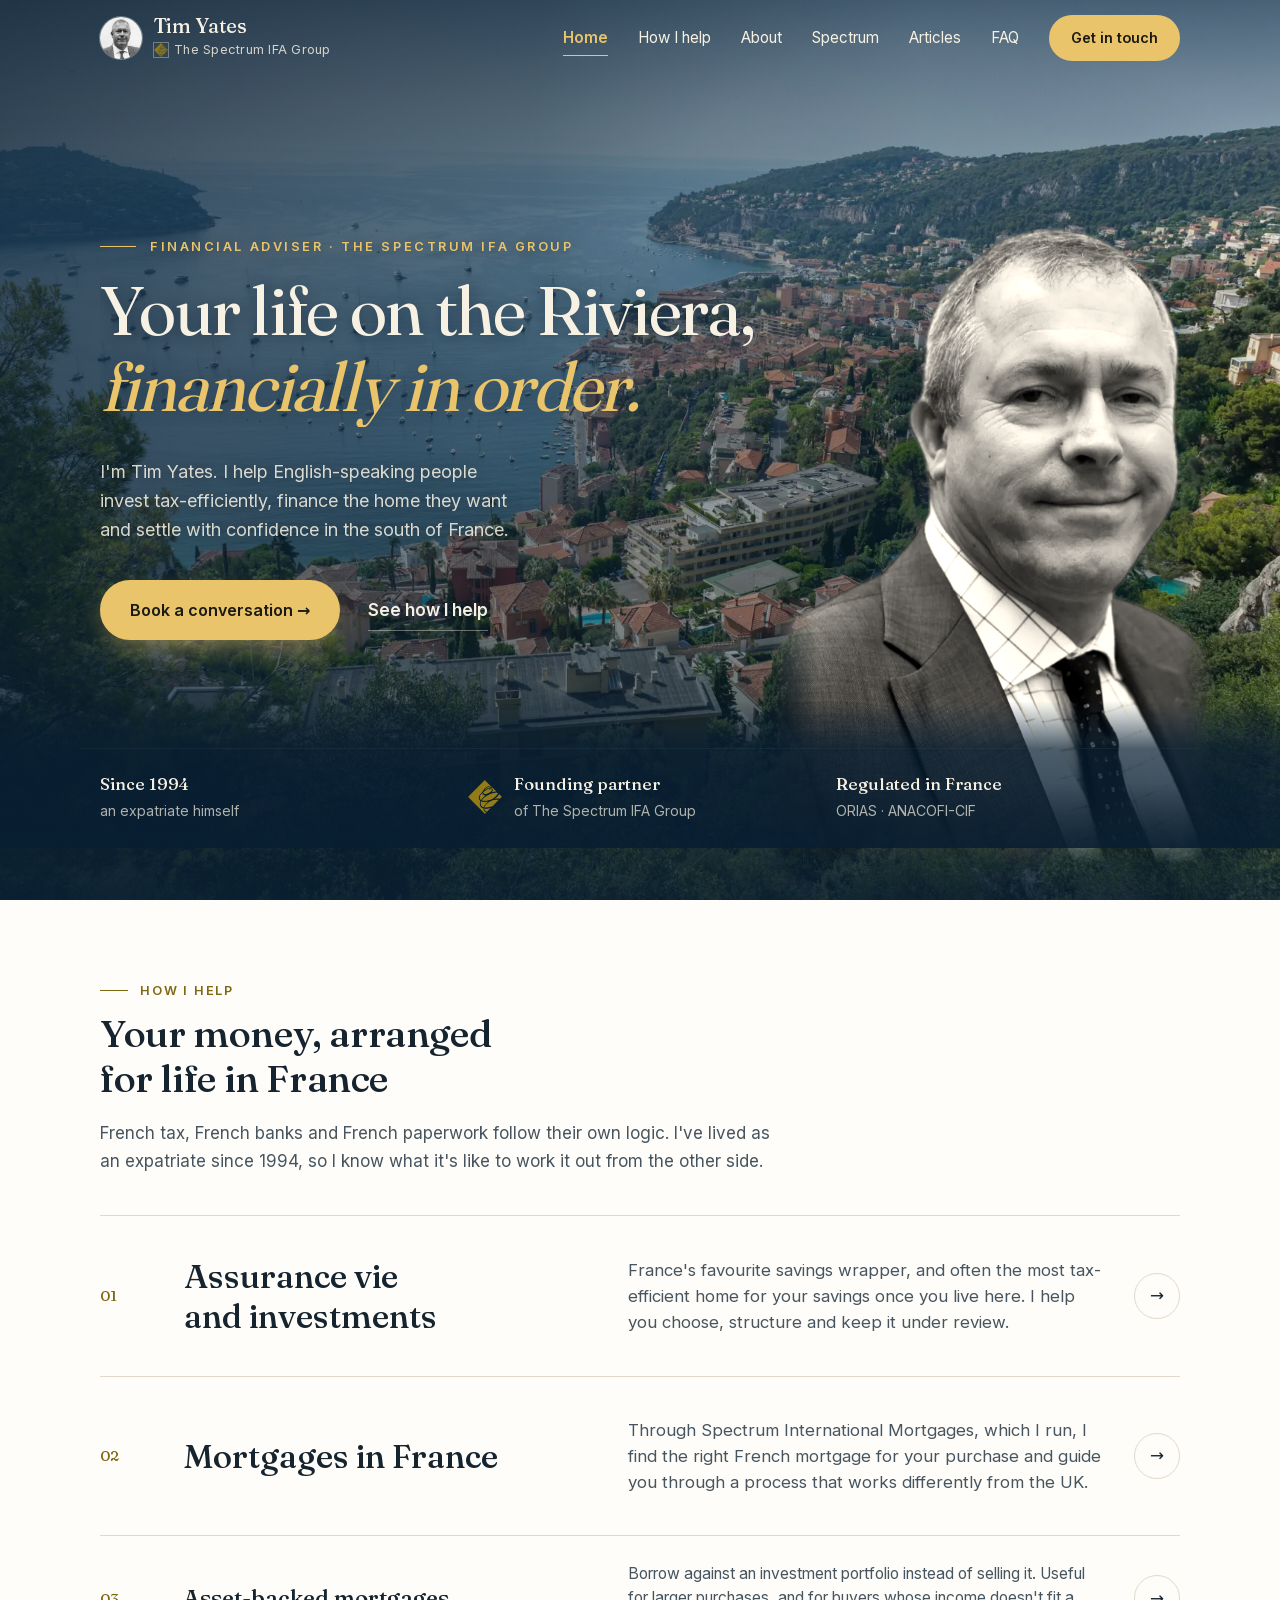
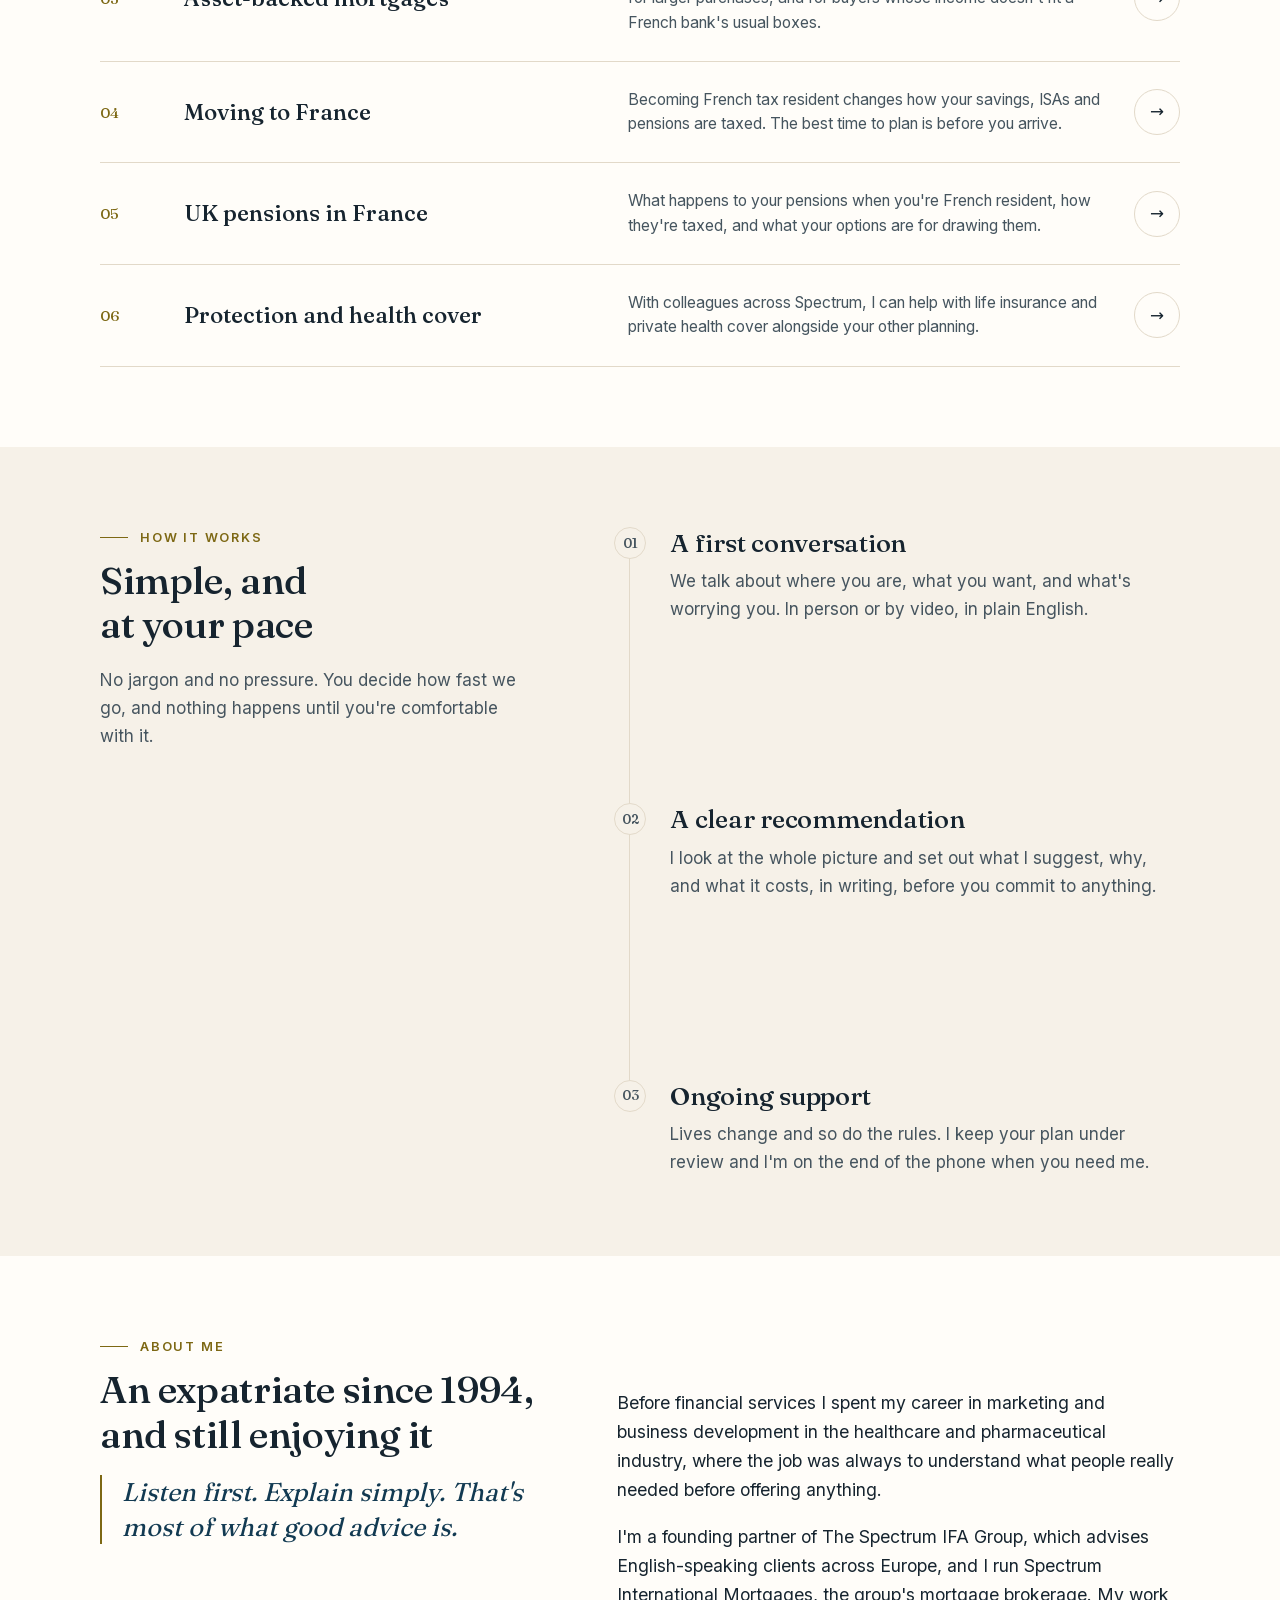
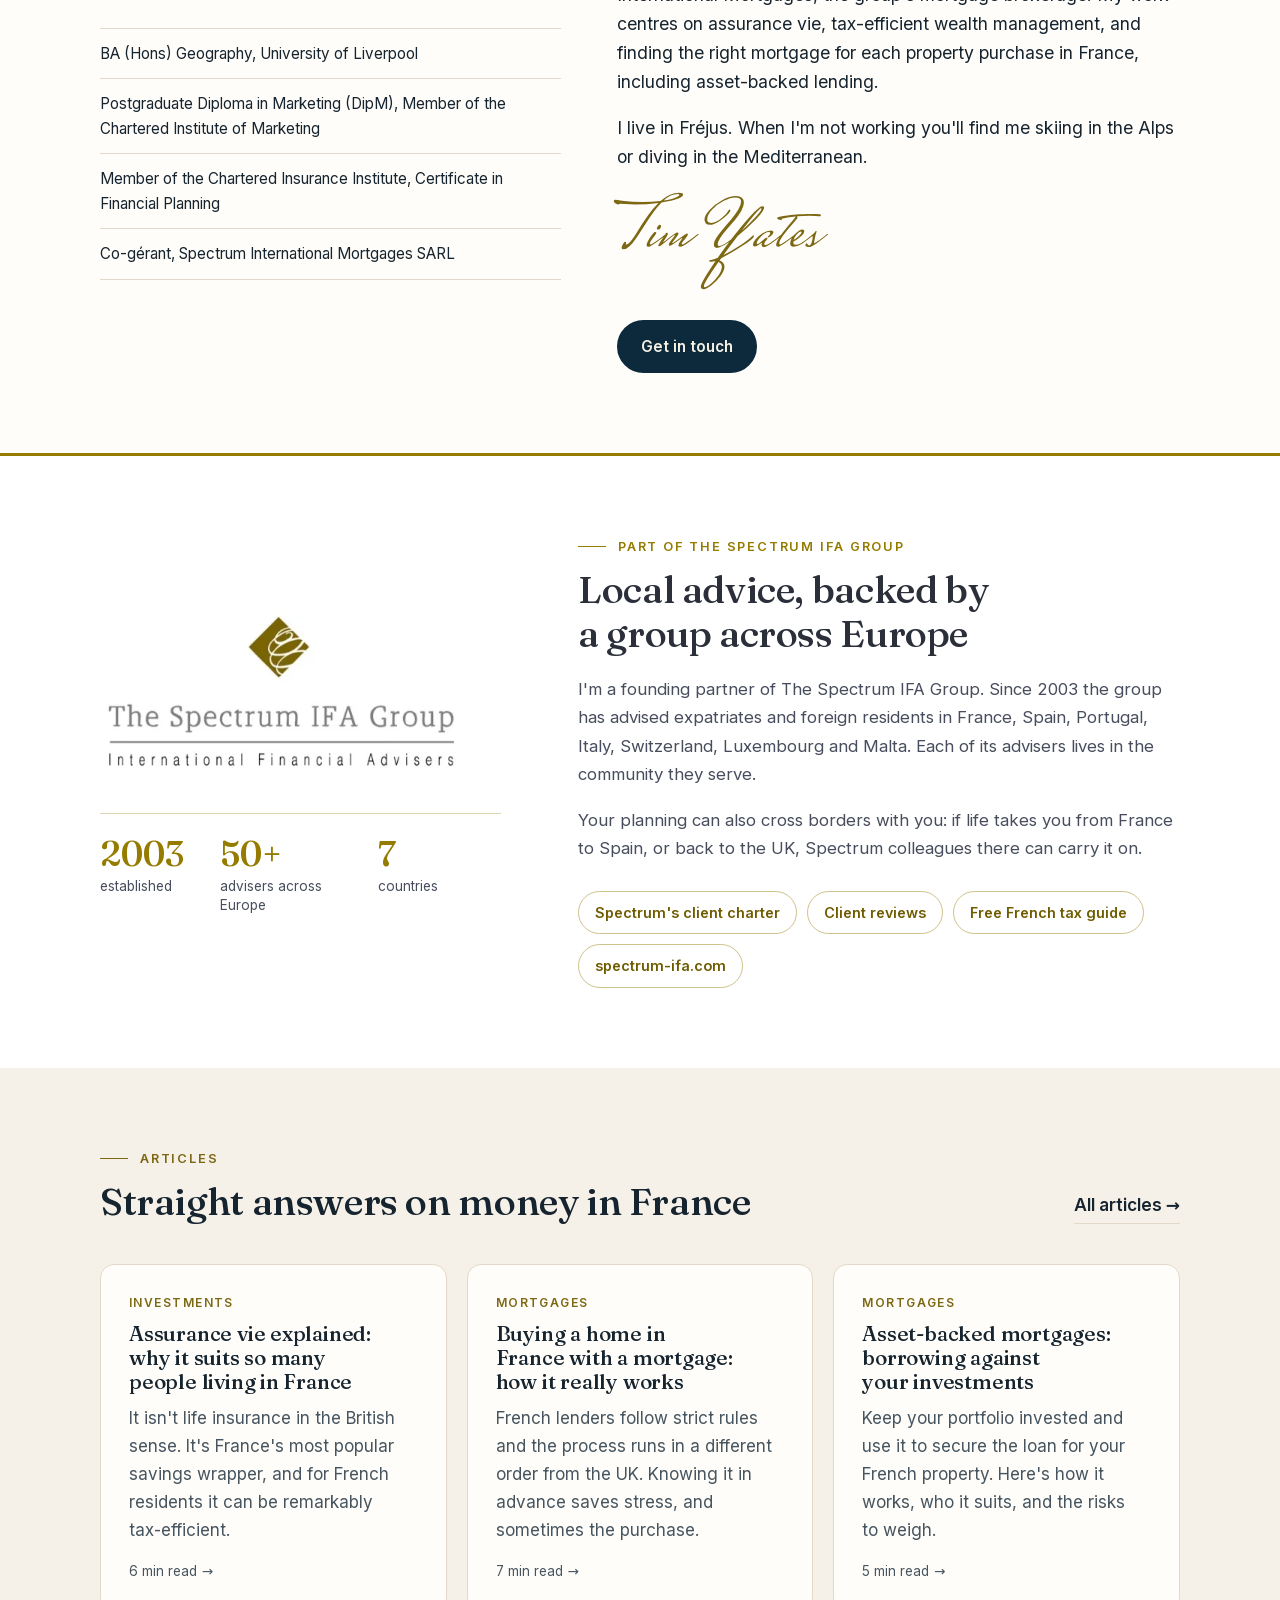
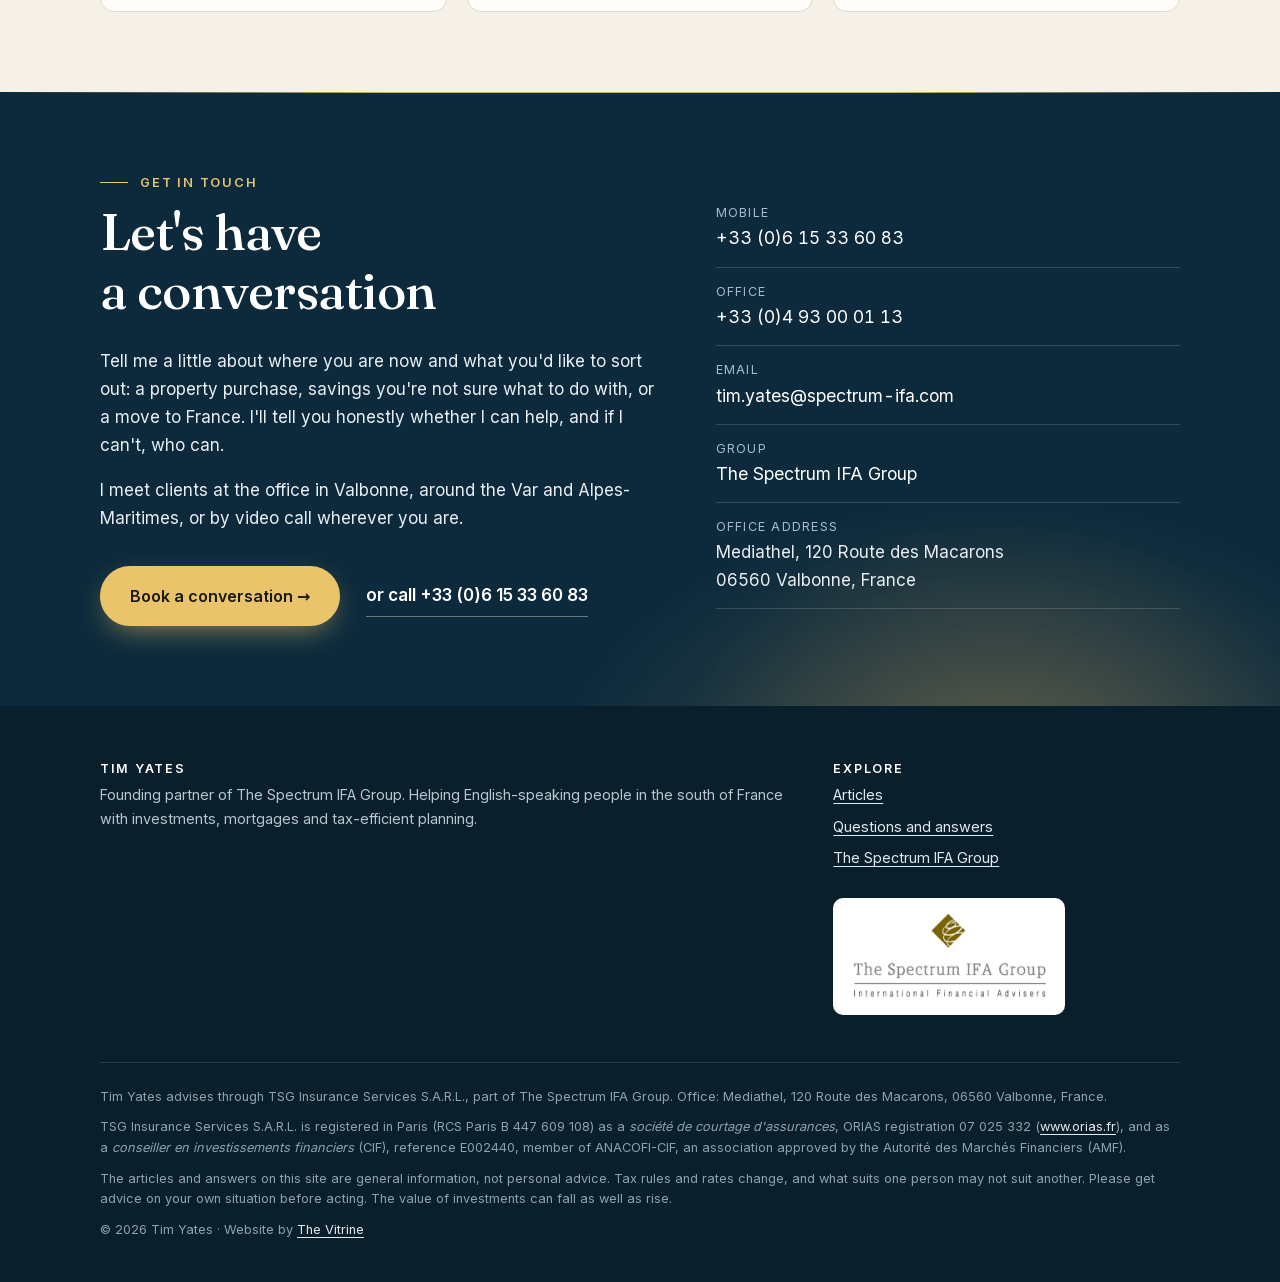
==== commit a7fa8c23: "Footer: add "The Vitrine" credit linking to thevitrine.fr Co-Authored-By: Claude Opus 5.5 <noreply@a" ====
--- a/index.html
+++ b/index.html
@@ -17,7 +17,7 @@
 <script>document.documentElement.classList.add("js")</script>
 <link rel="preload" as="font" href="/assets/fonts/fraunces-latin.woff2?v=175f6e93" type="font/woff2" crossorigin>
 <link rel="preload" as="font" href="/assets/fonts/inter-latin.woff2?v=1dc044f4" type="font/woff2" crossorigin>
-<link rel="stylesheet" href="/assets/styles.css?v=6f65f240">
+<link rel="stylesheet" href="/assets/styles.css?v=6d56ca2c">
 <link rel="preload" as="image" href="/assets/tim-cutout.webp?v=4c73bbf4" imagesrcset="/assets/tim-cutout-sm.webp?v=6df15df6 600w, /assets/tim-cutout.webp?v=4c73bbf4 1040w" imagesizes="(min-width: 901px) 520px, 300px" type="image/webp">
 <link rel="preload" as="image" href="/assets/riviera.webp?v=29c4f369" type="image/webp" media="(min-width: 901px)">
 <link rel="preload" as="image" href="/assets/riviera-sm.webp?v=03535b58" type="image/webp" media="(max-width: 900px)">
@@ -220,7 +220,7 @@
       <p>Tim Yates advises through TSG Insurance Services S.A.R.L., part of The Spectrum IFA Group. Office: Mediathel, 120 Route des Macarons, 06560 Valbonne, France.</p>
       <p>TSG Insurance Services S.A.R.L. is registered in Paris (RCS Paris B 447 609 108) as a <i lang="fr">société de courtage d'assurances</i>, ORIAS registration 07 025 332 (<a href="https://www.orias.fr/" rel="noopener">www.orias.fr</a>), and as a <i lang="fr">conseiller en investissements financiers</i> (CIF), reference E002440, member of ANACOFI-CIF, an association approved by the Autorité des Marchés Financiers (AMF).</p>
       <p>The articles and answers on this site are general information, not personal advice. Tax rules and rates change, and what suits one person may not suit another. Please get advice on your own situation before acting. The value of investments can fall as well as rise.</p>
-      <p>© 2026 Tim Yates</p>
+      <p>© 2026 Tim Yates · Website by <a href="https://thevitrine.fr/en/" rel="noopener">The Vitrine</a></p>
     </div>
   </div>
 </footer>
--- a/assets/styles.css
+++ b/assets/styles.css
@@ -770,3 +770,4 @@
   .js .is-in .pull .w { opacity: 1; translate: none; }
 }
 .spectrum-facts strong { font-variant-numeric: tabular-nums; }
+
